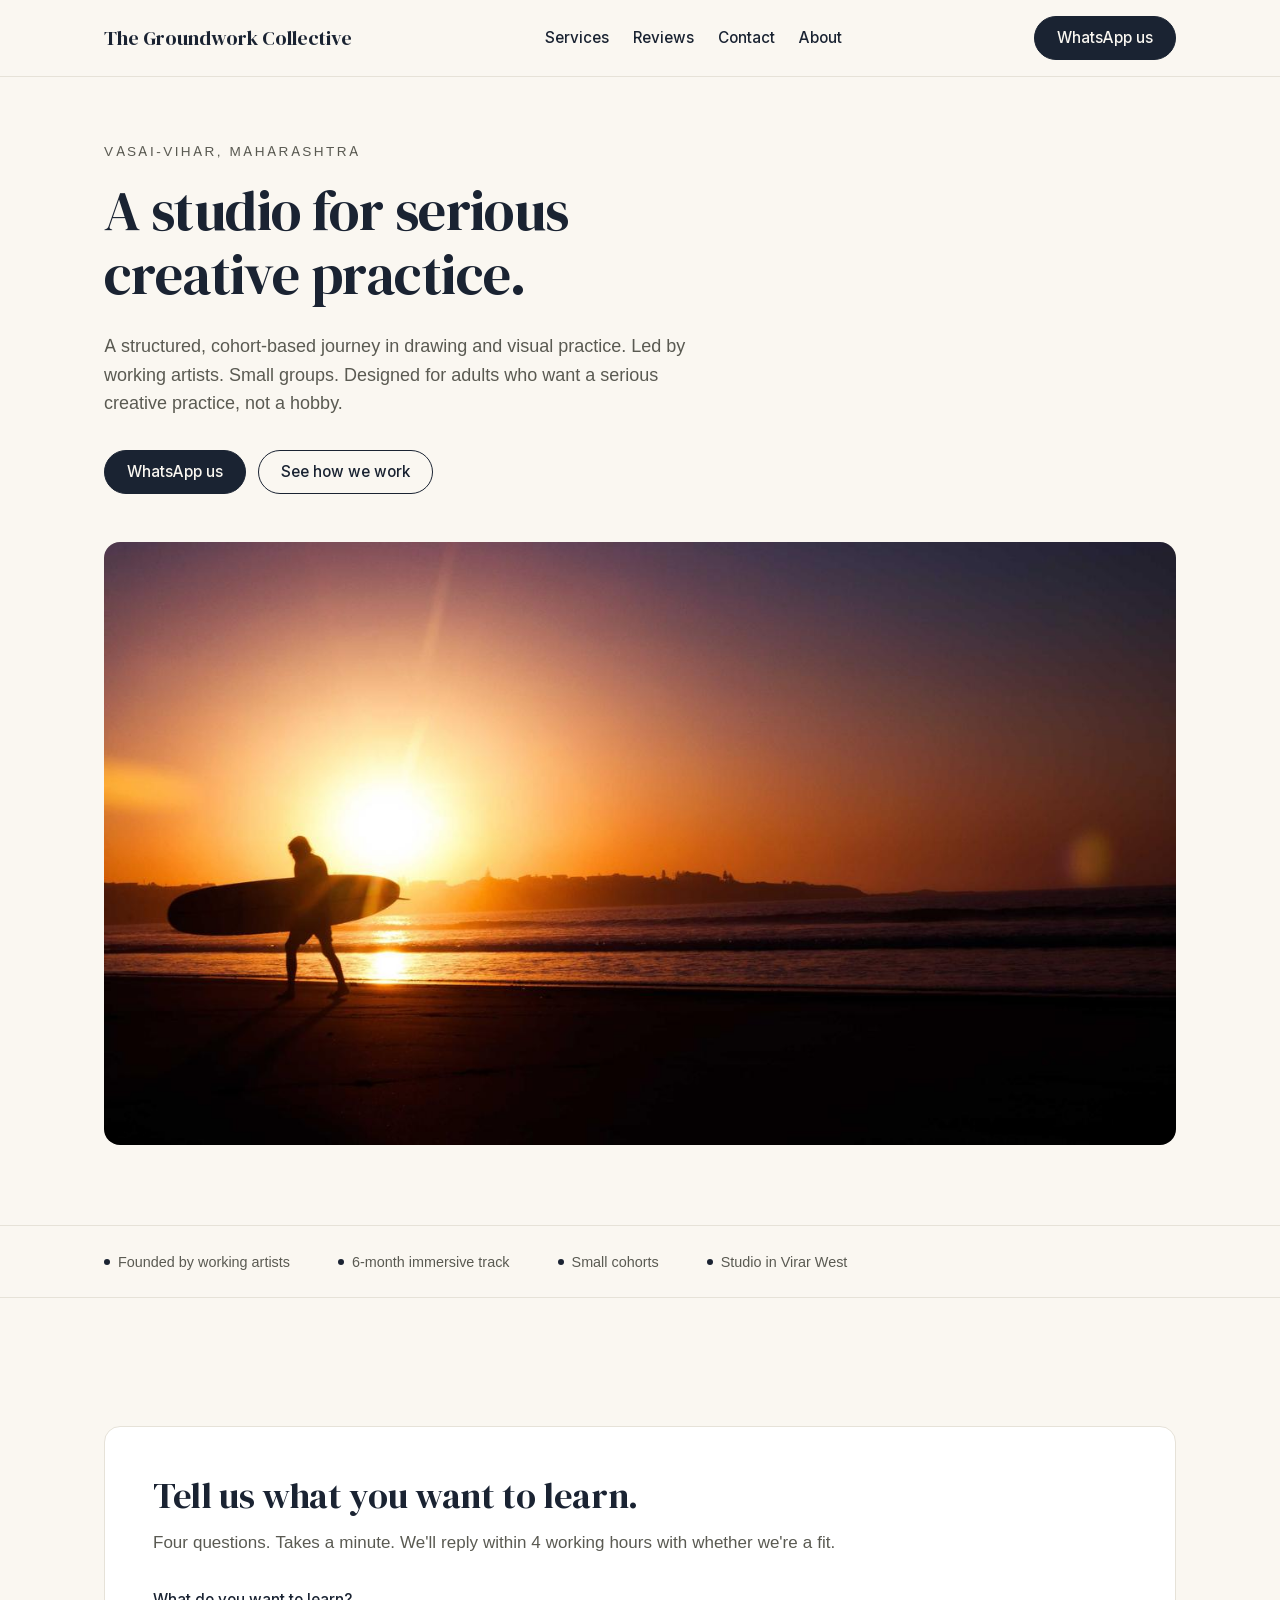
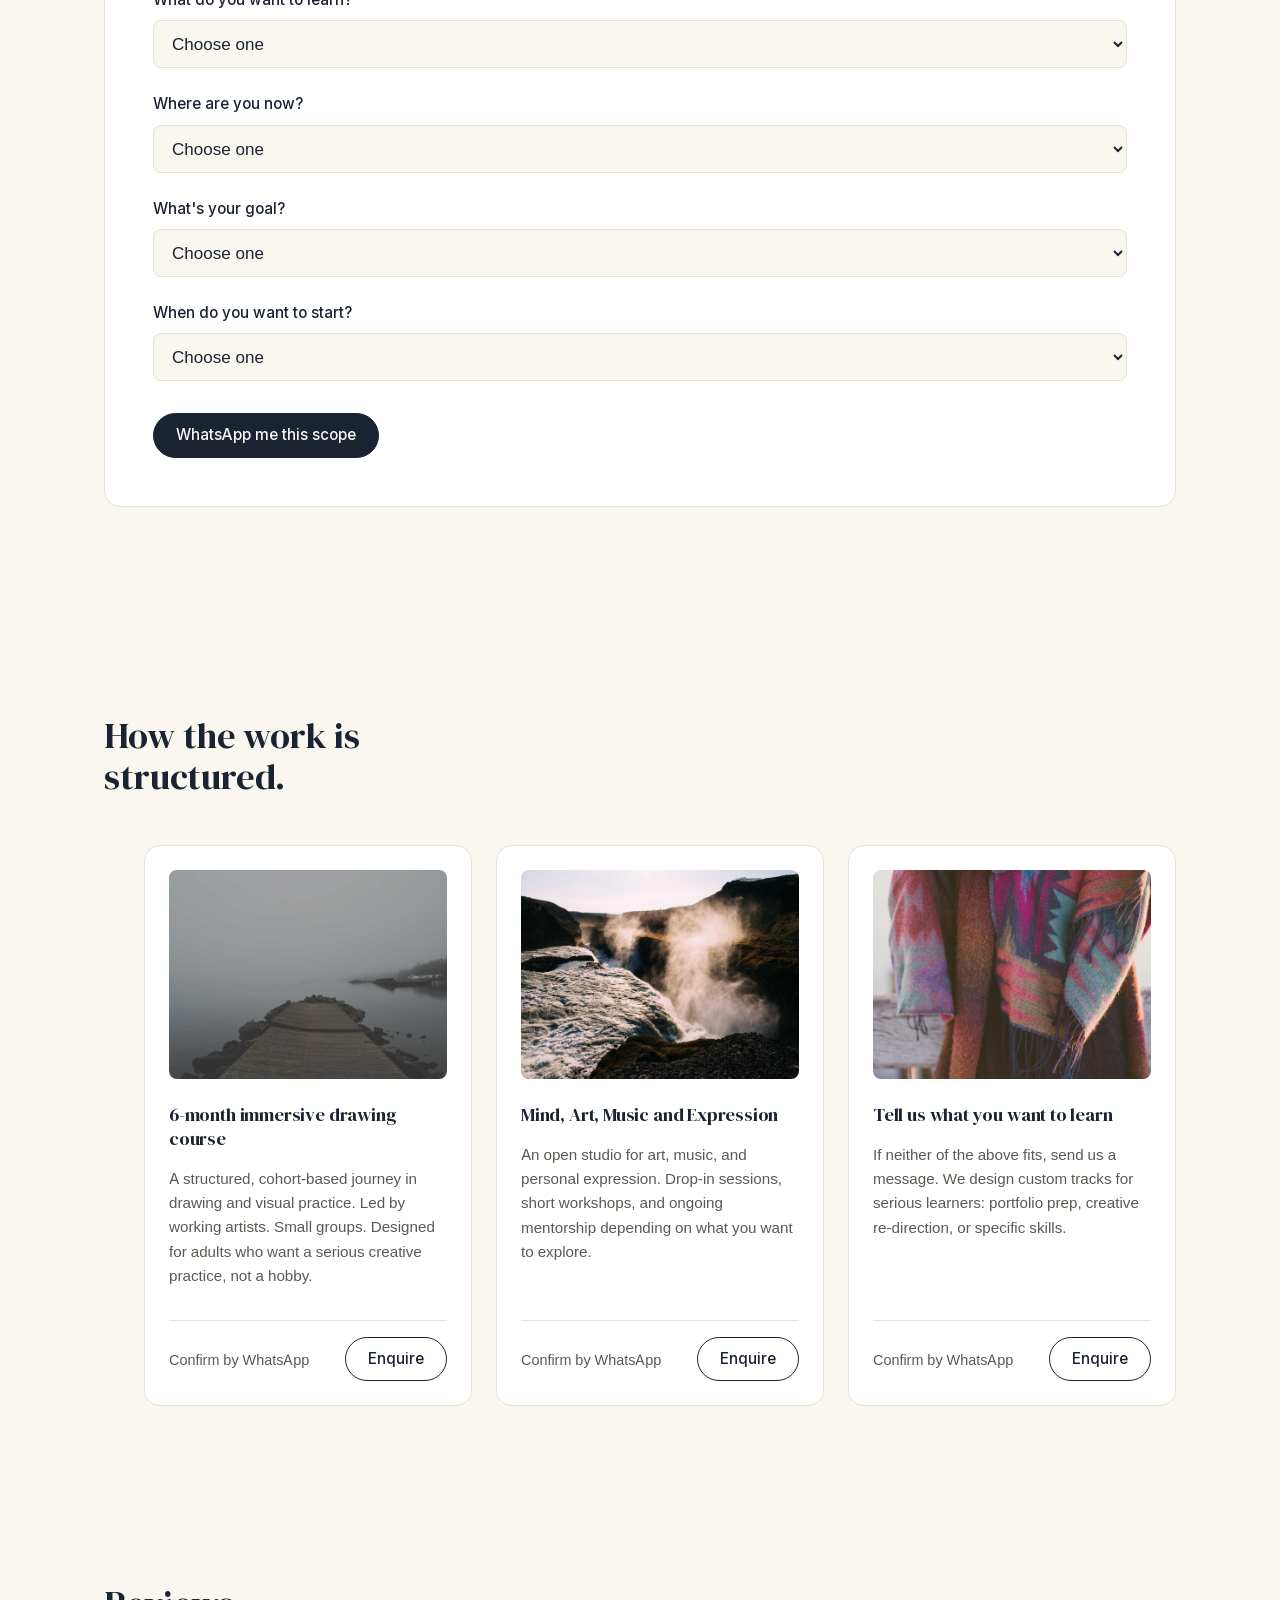
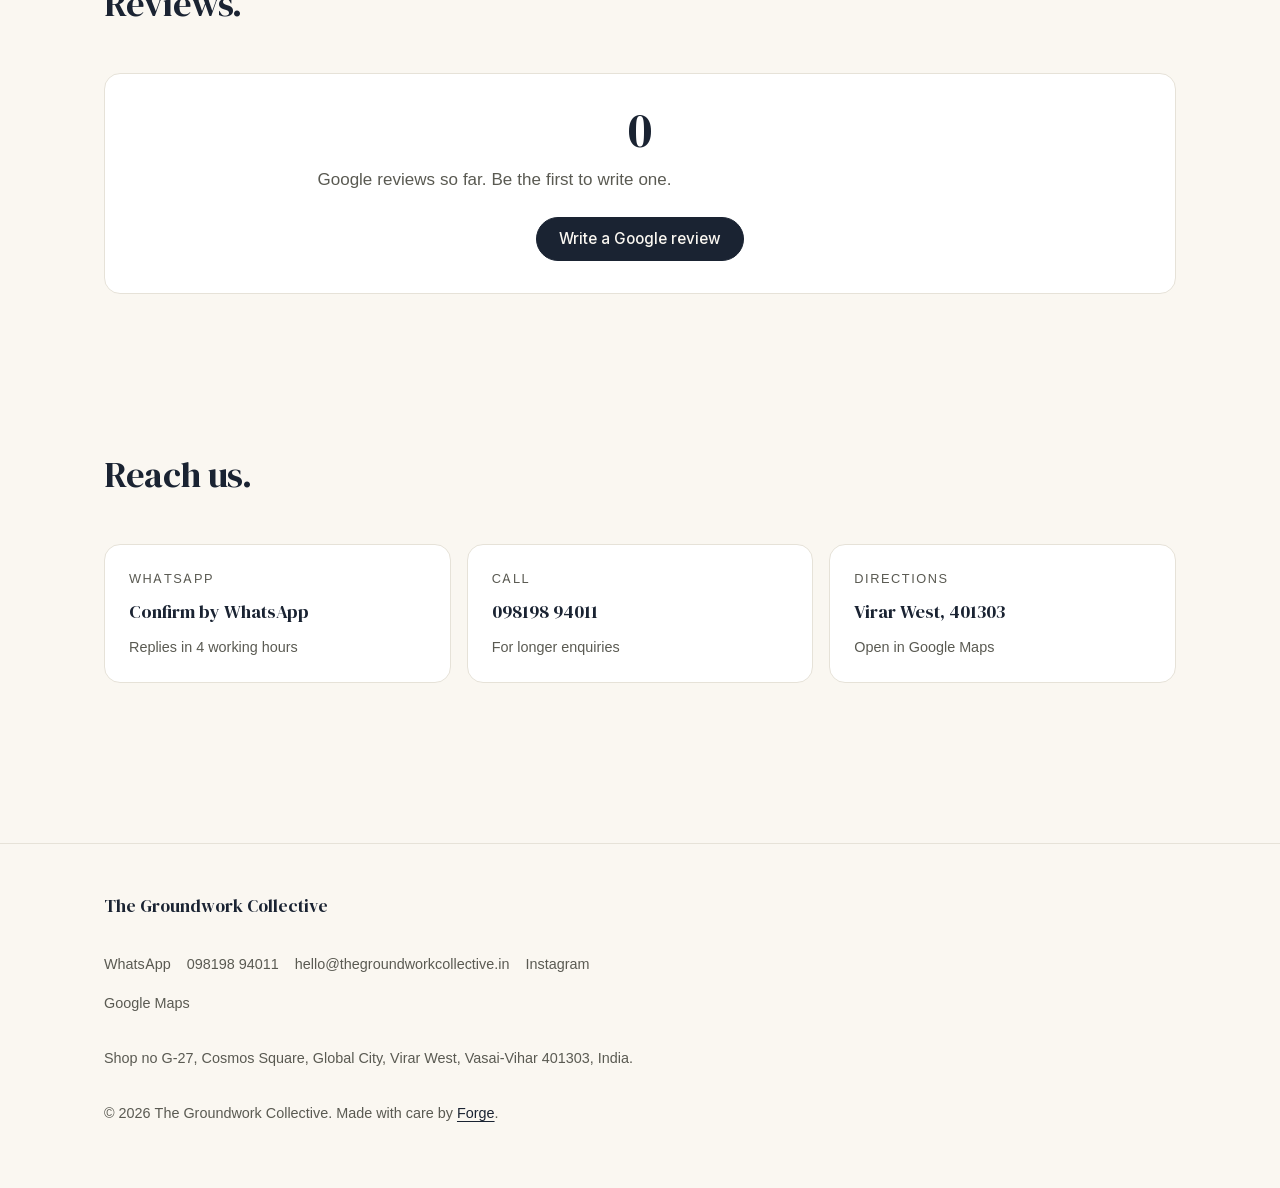
==== index.html @ c3f7220d "feat(design-system): DESIGN.md, tokens, fonts, CRO engine, all 5 pages - DESIGN.md locks palette (de" ====
<!doctype html>
<html lang="en">
<head>
  <meta charset="utf-8">
  <meta name="viewport" content="width=device-width, initial-scale=1, viewport-fit=cover">
  <title>The Groundwork Collective  -  A studio for serious creative practice</title>
  <meta name="description" content="The Groundwork Collective is an education center in Virar West, Maharashtra. 6-month immersive courses in drawing, art, music and expression. WhatsApp us to start.">
  <meta property="og:title" content="The Groundwork Collective  -  A studio for serious creative practice">
  <meta property="og:description" content="The Groundwork Collective is an education center in Virar West, Maharashtra. 6-month immersive courses in drawing, art, music and expression. WhatsApp us to start.">
  <meta property="og:type" content="website">
  <meta property="og:url" content="https://the-groundwork-collective.vercel.app">
  <meta name="theme-color" content="#faf7f1">
  <link rel="icon" href="/assets/favicon.svg" type="image/svg+xml">
  <link rel="canonical" href="https://the-groundwork-collective.vercel.app">
  <link rel="stylesheet" href="/assets/styles.css">
  <script type="application/ld+json">
  {
    "@context": "https://schema.org",
    "@type": "EducationalOrganization",
    "name": "The Groundwork Collective",
    "description": "The Groundwork Collective is an education center in Virar West, Maharashtra. 6-month immersive courses in drawing, art, music and expression. WhatsApp us to start.",
    "url": "https://the-groundwork-collective.vercel.app",
    "telephone": "+919819894011",
    "address": {
      "@type": "PostalAddress",
      "streetAddress": "Shop no G-27, Cosmos Square, Global City, Rustomjee Global City, Virar West",
      "addressLocality": "Vasai-Virar",
      "addressRegion": "Maharashtra",
      "postalCode": "401303",
      "addressCountry": "IN"
    },
    "sameAs": ["https://instagram.com/the_groundwork_collective"]
  }
  </script>
</head>
<body class="theme-light">
<a class="skip-link" href="#main">Skip to content</a>
<header class="site-header" role="banner">
  <div class="site-header__inner">
    <a class="site-header__brand" href="/">The Groundwork Collective</a>
    <nav class="site-nav" aria-label="Primary">
      <a href="/services.html">Services</a>
      <a href="/reviews.html">Reviews</a>
      <a href="/contact.html">Contact</a>
      <a href="/about.html">About</a>
    </nav>
    <a class="btn btn--primary site-header__cta" href="https://wa.me/919819894011?text=Hi%20-%20I%27d%20like%20to%20set%20up%20a%20discovery%20call.">WhatsApp us</a>
  </div>
</header>
<main id="main">
  <section class="hero fade-in" aria-labelledby="hero-heading">
    <div class="hero__inner">
      <p class="hero__eyebrow">Vasai-Vihar, Maharashtra</p>
      <h1 id="hero-heading" class="hero__heading">A studio for serious creative practice.</h1>
      <p class="hero__subtext">A structured, cohort-based journey in drawing and visual practice. Led by working artists. Small groups. Designed for adults who want a serious creative practice, not a hobby.</p>
      <div class="hero__ctas">
        <a class="btn btn--primary" href="https://wa.me/919819894011?text=Hi%20-%20I%27d%20like%20to%20set%20up%20a%20discovery%20call.">WhatsApp us</a>
        <a class="btn btn--ghost" href="/services.html">See how we work</a>
      </div>
    </div>
    <figure class="hero__media">
      <img src="/assets/photos/hero.jpg" alt="" width="1280" height="720" loading="eager" onerror="this.onerror=null;this.src='/assets/monogram.svg';">
    </figure>
  </section>

  <section class="trust-bar" aria-label="Studio facts">
    <div class="trust-bar__inner">
      <span class="trust-bar__item"><span class="trust-bar__dot"></span> Founded by working artists</span>
      <span class="trust-bar__item"><span class="trust-bar__dot"></span> 6-month immersive track</span>
      <span class="trust-bar__item"><span class="trust-bar__dot"></span> Small cohorts</span>
      <span class="trust-bar__item"><span class="trust-bar__dot"></span> Studio in Virar West</span>
    </div>
  </section>

  <section class="section" aria-labelledby="cro-heading">
    <div class="container">
      <div class="cro-engine" data-engine="quote-builder">
        <h2 id="cro-heading" class="cro-engine__heading">Tell us what you want to learn.</h2>
        <p class="cro-engine__lede">Four questions. Takes a minute. We'll reply within 4 working hours with whether we're a fit.</p>
        <form class="cro-engine__form" id="quote-builder-form" novalidate>
          <div class="cro-engine__questions">
            <div class="cro-question">
              <label class="cro-question__label" for="qb-q1">What do you want to learn?</label>
              <select class="cro-question__select" id="qb-q1" name="learn" required>
                <option value="">Choose one</option>
                <option value="drawing">Drawing</option>
                <option value="visual-art">Visual art (painting, mixed media)</option>
                <option value="music">Music</option>
                <option value="expression">Personal expression / creative direction</option>
                <option value="other">Something else</option>
              </select>
            </div>
            <div class="cro-question">
              <label class="cro-question__label" for="qb-q2">Where are you now?</label>
              <select class="cro-question__select" id="qb-q2" name="level" required>
                <option value="">Choose one</option>
                <option value="beginner">Complete beginner</option>
                <option value="some-practice">Some practice</option>
                <option value="returning">Returning after a break</option>
                <option value="intermediate">Intermediate</option>
              </select>
            </div>
            <div class="cro-question">
              <label class="cro-question__label" for="qb-q3">What's your goal?</label>
              <select class="cro-question__select" id="qb-q3" name="goal" required>
                <option value="">Choose one</option>
                <option value="personal">Personal practice</option>
                <option value="portfolio">Portfolio</option>
                <option value="career">Career change</option>
                <option value="healing">Healing / expression</option>
                <option value="explore">Just exploring</option>
              </select>
            </div>
            <div class="cro-question">
              <label class="cro-question__label" for="qb-q4">When do you want to start?</label>
              <select class="cro-question__select" id="qb-q4" name="start" required>
                <option value="">Choose one</option>
                <option value="this-month">This month</option>
                <option value="3-months">Next 3 months</option>
                <option value="just-looking">Just looking</option>
              </select>
            </div>
          </div>
          <div class="cro-engine__cta-wrap">
            <button type="submit" class="btn btn--primary">WhatsApp me this scope</button>
          </div>
        </form>
      </div>
    </div>
  </section>

  <section class="section" aria-labelledby="services-heading">
    <div class="container">
      <h2 id="services-heading" class="section-heading">How the work is structured.</h2>
      <ul class="services__grid">
        <li class="service-card">
          <img class="service-card__photo" src="/assets/photos/drawing-course.jpg" alt="" loading="lazy" onerror="this.onerror=null;this.src='/assets/monogram.svg';">
          <h3 class="service-card__title">6-month immersive drawing course</h3>
          <p class="service-card__desc">A structured, cohort-based journey in drawing and visual practice. Led by working artists. Small groups. Designed for adults who want a serious creative practice, not a hobby.</p>
          <div class="service-card__meta">
            <span class="service-card__price">Confirm by WhatsApp</span>
            <a class="btn btn--ghost" href="https://wa.me/919819894011?text=Hi%20-%20I%27d%20like%20to%20know%20more%20about%20the%206-month%20drawing%20course.">Enquire</a>
          </div>
        </li>
        <li class="service-card">
          <img class="service-card__photo" src="/assets/photos/art-music-expression.jpg" alt="" loading="lazy" onerror="this.onerror=null;this.src='/assets/monogram.svg';">
          <h3 class="service-card__title">Mind, Art, Music and Expression</h3>
          <p class="service-card__desc">An open studio for art, music, and personal expression. Drop-in sessions, short workshops, and ongoing mentorship depending on what you want to explore.</p>
          <div class="service-card__meta">
            <span class="service-card__price">Confirm by WhatsApp</span>
            <a class="btn btn--ghost" href="https://wa.me/919819894011?text=Hi%20-%20I%27d%20like%20to%20drop%20in%20for%20an%20art%20/%20music%20/%20expression%20session.">Enquire</a>
          </div>
        </li>
        <li class="service-card">
          <img class="service-card__photo" src="/assets/photos/custom-enquiry.jpg" alt="" loading="lazy" onerror="this.onerror=null;this.src='/assets/monogram.svg';">
          <h3 class="service-card__title">Tell us what you want to learn</h3>
          <p class="service-card__desc">If neither of the above fits, send us a message. We design custom tracks for serious learners: portfolio prep, creative re-direction, or specific skills.</p>
          <div class="service-card__meta">
            <span class="service-card__price">Confirm by WhatsApp</span>
            <a class="btn btn--ghost" href="https://wa.me/919819894011?text=Hi%20-%20I%20want%20to%20discuss%20a%20custom%20learning%20track.">Enquire</a>
          </div>
        </li>
      </ul>
    </div>
  </section>

  <section class="section" aria-labelledby="reviews-block-heading">
    <div class="container">
      <h2 id="reviews-block-heading" class="section-heading">Reviews.</h2>
      <div class="reviews-block">
        <p class="reviews-block__count">0</p>
        <p class="reviews-block__label">Google reviews so far. Be the first to write one.</p>
        <a class="btn btn--primary" href="https://search.google.com/local/writereview?placeid=ChIJH0U0TzKt5zsRmZBYnqeVxLs" target="_blank" rel="noopener">Write a Google review</a>
      </div>
    </div>
  </section>

  <section class="section" aria-labelledby="contact-block-heading">
    <div class="container">
      <h2 id="contact-block-heading" class="section-heading">Reach us.</h2>
      <div class="contact-cards">
        <a class="contact-card" href="https://wa.me/919819894011?text=Hi%20-%20I%27d%20like%20to%20set%20up%20a%20discovery%20call.">
          <span class="contact-card__label">WhatsApp</span>
          <span class="contact-card__value">Confirm by WhatsApp</span>
          <span class="contact-card__hint">Replies in 4 working hours</span>
        </a>
        <a class="contact-card" href="tel:+919819894011">
          <span class="contact-card__label">Call</span>
          <span class="contact-card__value">098198 94011</span>
          <span class="contact-card__hint">For longer enquiries</span>
        </a>
        <a class="contact-card" href="https://share.google/SuRhQ9UotYi0npRXc" target="_blank" rel="noopener">
          <span class="contact-card__label">Directions</span>
          <span class="contact-card__value">Virar West, 401303</span>
          <span class="contact-card__hint">Open in Google Maps</span>
        </a>
      </div>
    </div>
  </section>
</main>
<footer class="site-footer" role="contentinfo">
  <div class="site-footer__inner">
    <p class="site-footer__brand">The Groundwork Collective</p>
    <p class="site-footer__links">
      <a href="https://wa.me/919819894011?text=Hi%20-%20I%27d%20like%20to%20set%20up%20a%20discovery%20call.">WhatsApp</a>
      <a href="tel:+919819894011">098198 94011</a>
      <a href="mailto:hello@thegroundworkcollective.in">hello@thegroundworkcollective.in</a>
      <a href="https://instagram.com/the_groundwork_collective" target="_blank" rel="noopener">Instagram</a>
      <a href="https://share.google/SuRhQ9UotYi0npRXc" target="_blank" rel="noopener">Google Maps</a>
    </p>
    <p>Shop no G-27, Cosmos Square, Global City, Virar West, Vasai-Vihar 401303, India.</p>
    <p>© 2026 The Groundwork Collective. Made with care by <a href="https://forge.bruuhh.com" target="_blank" rel="noopener">Forge</a>.</p>
  </div>
</footer>
<script src="/cro/quote-builder.js" defer></script>
</body>
</html>
---- assets/styles.css ----
/* forge-bespoke / The Groundwork Collective / assets/styles.css
 * Design tokens locked in DESIGN.md. Single source of truth.
 * Palette: deep ink navy #1a2332 on warm white #faf7f1
 * Fonts: DM Serif Display (display) + Inter (body)
 * Radius: soft — 8px (inputs), 16px (cards), 999px (buttons)
 * Motion: 4 — entry fades + hover lift only
 */

@font-face {
  font-family: "DM Serif Display";
  src: url("/assets/fonts/DMSerifDisplay-Regular.woff2") format("woff2");
  font-weight: 400;
  font-style: normal;
  font-display: swap;
}

@font-face {
  font-family: "Inter";
  src: url("/assets/fonts/Inter-Regular.woff2") format("woff2");
  font-weight: 400;
  font-style: normal;
  font-display: swap;
}
@font-face {
  font-family: "Inter";
  src: url("/assets/fonts/Inter-Medium.woff2") format("woff2");
  font-weight: 500;
  font-style: normal;
  font-display: swap;
}
@font-face {
  font-family: "Inter";
  src: url("/assets/fonts/Inter-SemiBold.woff2") format("woff2");
  font-weight: 600;
  font-style: normal;
  font-display: swap;
}

:root {
  color-scheme: light;
  --accent: #1a2332;
  --bg: #faf7f1;
  --surface: #ffffff;
  --hairline: #e6e2d8;
  --text: #1a2332;
  --muted: #5a5a52;

  --radius-sm: 8px;
  --radius-md: 16px;
  --radius-pill: 999px;

  --container: 1120px;
  --gutter: 24px;

  --space-1: 4px;
  --space-2: 8px;
  --space-3: 12px;
  --space-4: 16px;
  --space-6: 24px;
  --space-8: 32px;
  --space-12: 48px;
  --space-16: 64px;
  --space-20: 80px;
  --space-24: 96px;

  --easing: cubic-bezier(0.16, 1, 0.3, 1);
}

* { box-sizing: border-box; }

html {
  -webkit-text-size-adjust: 100%;
  scroll-behavior: smooth;
}

body {
  margin: 0;
  background: var(--bg);
  color: var(--text);
  font-family: "Inter", -apple-system, BlinkMacSystemFont, "Segoe UI", sans-serif;
  font-size: 17px;
  line-height: 1.6;
  -webkit-font-smoothing: antialiased;
  -moz-osx-font-smoothing: grayscale;
}

h1, h2, h3 {
  font-family: "DM Serif Display", Georgia, serif;
  font-weight: 400;
  letter-spacing: -0.01em;
  line-height: 1.15;
  margin: 0;
  color: var(--text);
}

h1 { font-size: clamp(2.25rem, 4.5vw, 3.5rem); }
h2 { font-size: clamp(1.75rem, 3vw, 2.25rem); }
h3 { font-size: 1.25rem; line-height: 1.3; }

p { margin: 0 0 var(--space-4) 0; max-width: 65ch; }
a { color: var(--accent); text-underline-offset: 3px; text-decoration-thickness: 1px; }
a:hover { text-decoration-thickness: 2px; }

img { max-width: 100%; height: auto; display: block; }

.skip-link {
  position: absolute;
  top: -100px;
  left: 0;
  background: var(--accent);
  color: var(--bg);
  padding: var(--space-3) var(--space-6);
  border-radius: 0 0 var(--radius-sm) 0;
  z-index: 100;
}
.skip-link:focus { top: 0; }

.container {
  width: 100%;
  max-width: var(--container);
  margin: 0 auto;
  padding: 0 var(--gutter);
}

/* Header */
.site-header {
  border-bottom: 1px solid var(--hairline);
  background: var(--bg);
  position: sticky;
  top: 0;
  z-index: 10;
}
.site-header__inner {
  max-width: var(--container);
  margin: 0 auto;
  padding: var(--space-4) var(--gutter);
  display: flex;
  align-items: center;
  justify-content: space-between;
  gap: var(--space-6);
}
.site-header__brand {
  font-family: "DM Serif Display", Georgia, serif;
  font-size: 1.25rem;
  text-decoration: none;
  color: var(--text);
}
.site-nav {
  display: none;
  gap: var(--space-6);
}
.site-nav a {
  color: var(--text);
  text-decoration: none;
  font-size: 0.95rem;
  font-weight: 500;
}
.site-nav a:hover { text-decoration: underline; text-underline-offset: 4px; }
.site-header__cta {
  white-space: nowrap;
}

@media (min-width: 768px) {
  .site-nav { display: flex; }
}

/* Buttons */
.btn {
  display: inline-flex;
  align-items: center;
  justify-content: center;
  padding: 12px 22px;
  border-radius: var(--radius-pill);
  font-family: inherit;
  font-size: 0.95rem;
  font-weight: 500;
  text-decoration: none;
  border: 1px solid transparent;
  cursor: pointer;
  transition: transform 180ms var(--easing), background 180ms var(--easing), border-color 180ms var(--easing);
  white-space: nowrap;
  line-height: 1.2;
}
.btn--primary {
  background: var(--accent);
  color: var(--bg);
  border-color: var(--accent);
}
.btn--primary:hover { transform: translateY(-1px); background: #243046; border-color: #243046; text-decoration: none; }
.btn--ghost {
  background: transparent;
  color: var(--text);
  border-color: var(--text);
}
.btn--ghost:hover { background: var(--text); color: var(--bg); text-decoration: none; }

/* Hero */
.hero {
  padding: var(--space-16) 0 var(--space-20) 0;
}
.hero__inner { max-width: var(--container); margin: 0 auto; padding: 0 var(--gutter); }
.hero__eyebrow {
  font-size: 0.85rem;
  text-transform: uppercase;
  letter-spacing: 0.18em;
  color: var(--muted);
  margin-bottom: var(--space-4);
}
.hero__heading {
  max-width: 18ch;
  margin-bottom: var(--space-6);
}
.hero__subtext {
  font-size: 1.125rem;
  color: var(--muted);
  max-width: 50ch;
  margin-bottom: var(--space-8);
}
.hero__ctas { display: flex; gap: var(--space-3); flex-wrap: wrap; }
.hero__media {
  margin: var(--space-12) auto 0;
  max-width: var(--container);
  padding: 0 var(--gutter);
}
.hero__media img {
  width: 100%;
  border-radius: var(--radius-md);
  aspect-ratio: 16 / 9;
  object-fit: cover;
  background: var(--hairline);
}

/* Trust bar */
.trust-bar {
  border-top: 1px solid var(--hairline);
  border-bottom: 1px solid var(--hairline);
  padding: var(--space-6) 0;
}
.trust-bar__inner {
  max-width: var(--container);
  margin: 0 auto;
  padding: 0 var(--gutter);
  display: flex;
  flex-wrap: wrap;
  gap: var(--space-6) var(--space-12);
  font-size: 0.9rem;
  color: var(--muted);
}
.trust-bar__item { display: flex; align-items: center; gap: var(--space-2); }
.trust-bar__dot { width: 6px; height: 6px; border-radius: 50%; background: var(--accent); }

/* Sections */
.section {
  padding: var(--space-20) 0;
}
.section-heading {
  margin-bottom: var(--space-12);
  max-width: 22ch;
}

/* CRO engine */
.cro-engine {
  background: var(--surface);
  border: 1px solid var(--hairline);
  border-radius: var(--radius-md);
  padding: var(--space-12);
  max-width: var(--container);
  margin: var(--space-12) auto;
}
.cro-engine__heading { margin-bottom: var(--space-3); }
.cro-engine__lede { color: var(--muted); margin-bottom: var(--space-8); }
.cro-engine__questions {
  display: grid;
  gap: var(--space-6);
}
.cro-question { display: flex; flex-direction: column; gap: var(--space-2); }
.cro-question__label {
  font-size: 0.95rem;
  font-weight: 500;
  color: var(--text);
}
.cro-question__select, .cro-question__input {
  font: inherit;
  padding: 12px 14px;
  border-radius: var(--radius-sm);
  border: 1px solid var(--hairline);
  background: var(--bg);
  color: var(--text);
  width: 100%;
}
.cro-question__select:focus, .cro-question__input:focus {
  outline: 2px solid var(--accent);
  outline-offset: 2px;
}
.cro-engine__cta-wrap {
  margin-top: var(--space-8);
  display: flex;
  gap: var(--space-3);
  flex-wrap: wrap;
}

/* Service cards */
.services__grid {
  display: grid;
  gap: var(--space-6);
  grid-template-columns: 1fr;
}
@media (min-width: 768px) {
  .services__grid { grid-template-columns: repeat(3, 1fr); }
}
.service-card {
  background: var(--surface);
  border: 1px solid var(--hairline);
  border-radius: var(--radius-md);
  padding: var(--space-6);
  display: flex;
  flex-direction: column;
  gap: var(--space-4);
}
.service-card__title { font-size: 1.15rem; margin: 0; }
.service-card__desc { color: var(--muted); font-size: 0.95rem; flex: 1; }
.service-card__meta {
  display: flex;
  justify-content: space-between;
  align-items: center;
  padding-top: var(--space-4);
  border-top: 1px solid var(--hairline);
  font-size: 0.9rem;
}
.service-card__price { color: var(--muted); }
.service-card__photo {
  width: 100%;
  aspect-ratio: 4 / 3;
  object-fit: cover;
  border-radius: var(--radius-sm);
  background: var(--hairline);
  margin-bottom: var(--space-2);
}

/* Reviews */
.reviews-block {
  background: var(--surface);
  border: 1px solid var(--hairline);
  border-radius: var(--radius-md);
  padding: var(--space-8);
  text-align: center;
}
.reviews-block__count {
  font-family: "DM Serif Display", Georgia, serif;
  font-size: 3rem;
  line-height: 1;
  margin-bottom: var(--space-3);
}
.reviews-block__label { color: var(--muted); margin-bottom: var(--space-6); }

/* Contact cards */
.contact-cards {
  display: grid;
  gap: var(--space-4);
  grid-template-columns: 1fr;
}
@media (min-width: 768px) {
  .contact-cards { grid-template-columns: repeat(3, 1fr); }
}
.contact-card {
  background: var(--surface);
  border: 1px solid var(--hairline);
  border-radius: var(--radius-md);
  padding: var(--space-6);
  text-decoration: none;
  color: var(--text);
  display: flex;
  flex-direction: column;
  gap: var(--space-2);
  transition: transform 180ms var(--easing), border-color 180ms var(--easing);
}
.contact-card:hover { transform: translateY(-2px); border-color: var(--accent); text-decoration: none; }
.contact-card__label {
  font-size: 0.8rem;
  text-transform: uppercase;
  letter-spacing: 0.12em;
  color: var(--muted);
}
.contact-card__value {
  font-family: "DM Serif Display", Georgia, serif;
  font-size: 1.15rem;
}
.contact-card__hint { color: var(--muted); font-size: 0.9rem; }

/* Page hero (interior pages) */
.page-hero {
  padding: var(--space-16) 0 var(--space-12) 0;
  border-bottom: 1px solid var(--hairline);
}
.page-hero__inner { max-width: var(--container); margin: 0 auto; padding: 0 var(--gutter); }
.page-hero__heading { max-width: 20ch; }
.page-hero__subtext { color: var(--muted); max-width: 60ch; margin-top: var(--space-4); }

/* Map */
.map {
  width: 100%;
  aspect-ratio: 16 / 9;
  border: 1px solid var(--hairline);
  border-radius: var(--radius-md);
  overflow: hidden;
  background: var(--hairline);
  position: relative;
}
.map iframe { width: 100%; height: 100%; border: 0; }

/* Hours table */
.hours-table {
  width: 100%;
  border-collapse: collapse;
  font-size: 0.95rem;
}
.hours-table th, .hours-table td {
  text-align: left;
  padding: var(--space-3) 0;
  border-bottom: 1px solid var(--hairline);
}
.hours-table th { font-weight: 500; color: var(--muted); }
.hours-table tr.is-today { background: rgba(26, 35, 50, 0.04); }

/* Footer */
.site-footer {
  border-top: 1px solid var(--hairline);
  padding: var(--space-12) 0;
  margin-top: var(--space-20);
}
.site-footer__inner {
  max-width: var(--container);
  margin: 0 auto;
  padding: 0 var(--gutter);
  display: flex;
  flex-direction: column;
  gap: var(--space-4);
  color: var(--muted);
  font-size: 0.9rem;
}
.site-footer__brand { font-family: "DM Serif Display", Georgia, serif; color: var(--text); font-size: 1.1rem; }
.site-footer__links { display: flex; flex-wrap: wrap; gap: var(--space-4); }
.site-footer__links a { color: var(--muted); text-decoration: none; }
.site-footer__links a:hover { color: var(--text); }

/* Entry fade (single, scoped) */
@keyframes fade-up {
  from { opacity: 0; transform: translateY(8px); }
  to { opacity: 1; transform: translateY(0); }
}
.fade-in { animation: fade-up 600ms var(--easing) both; }

/* Reduced motion */
@media (prefers-reduced-motion: reduce) {
  *, *::before, *::after {
    animation-duration: 0.01ms !important;
    animation-iteration-count: 1 !important;
    transition-duration: 0.01ms !important;
    scroll-behavior: auto !important;
  }
  .btn:hover, .contact-card:hover { transform: none; }
}

/* Color scheme: light is the design lock; explicit block keeps
 * the gate honest and prevents browser flash-of-dark on reload. */
@media (prefers-color-scheme: light) {
  :root { color-scheme: light; }
}
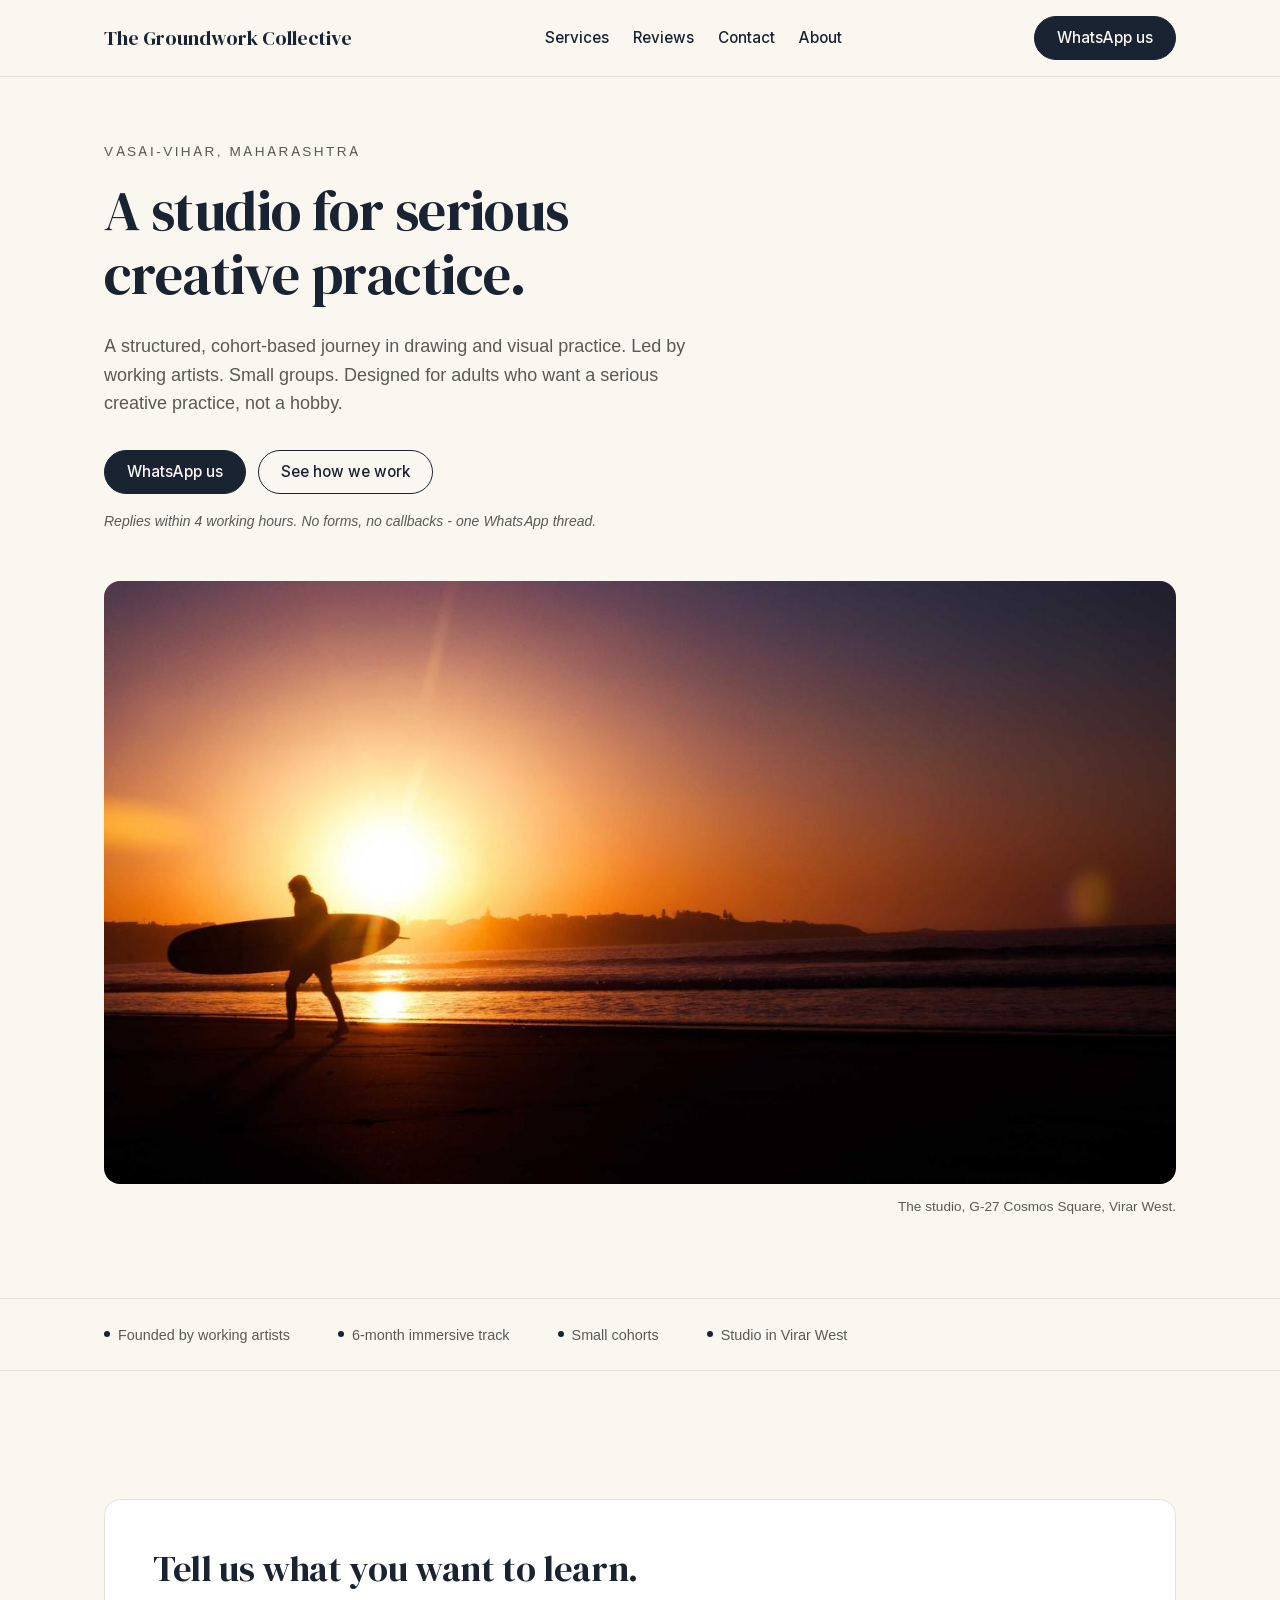
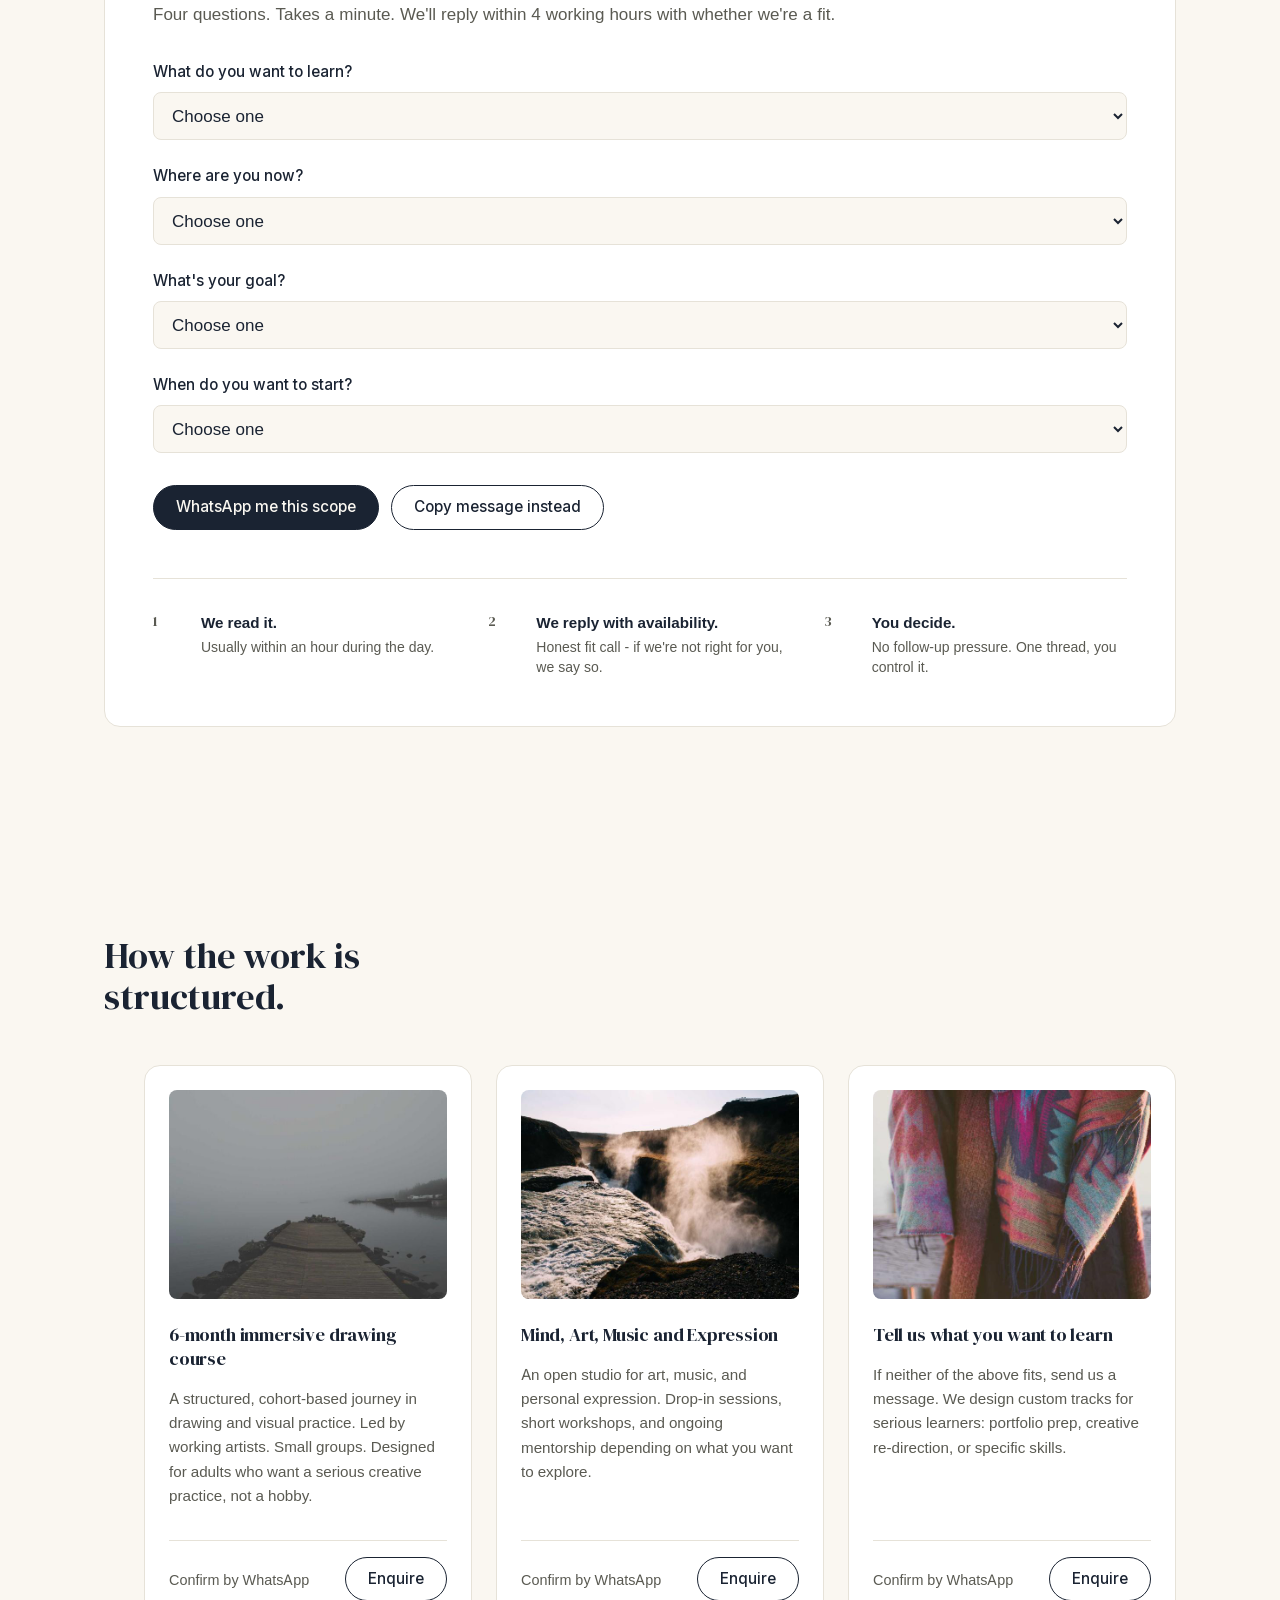
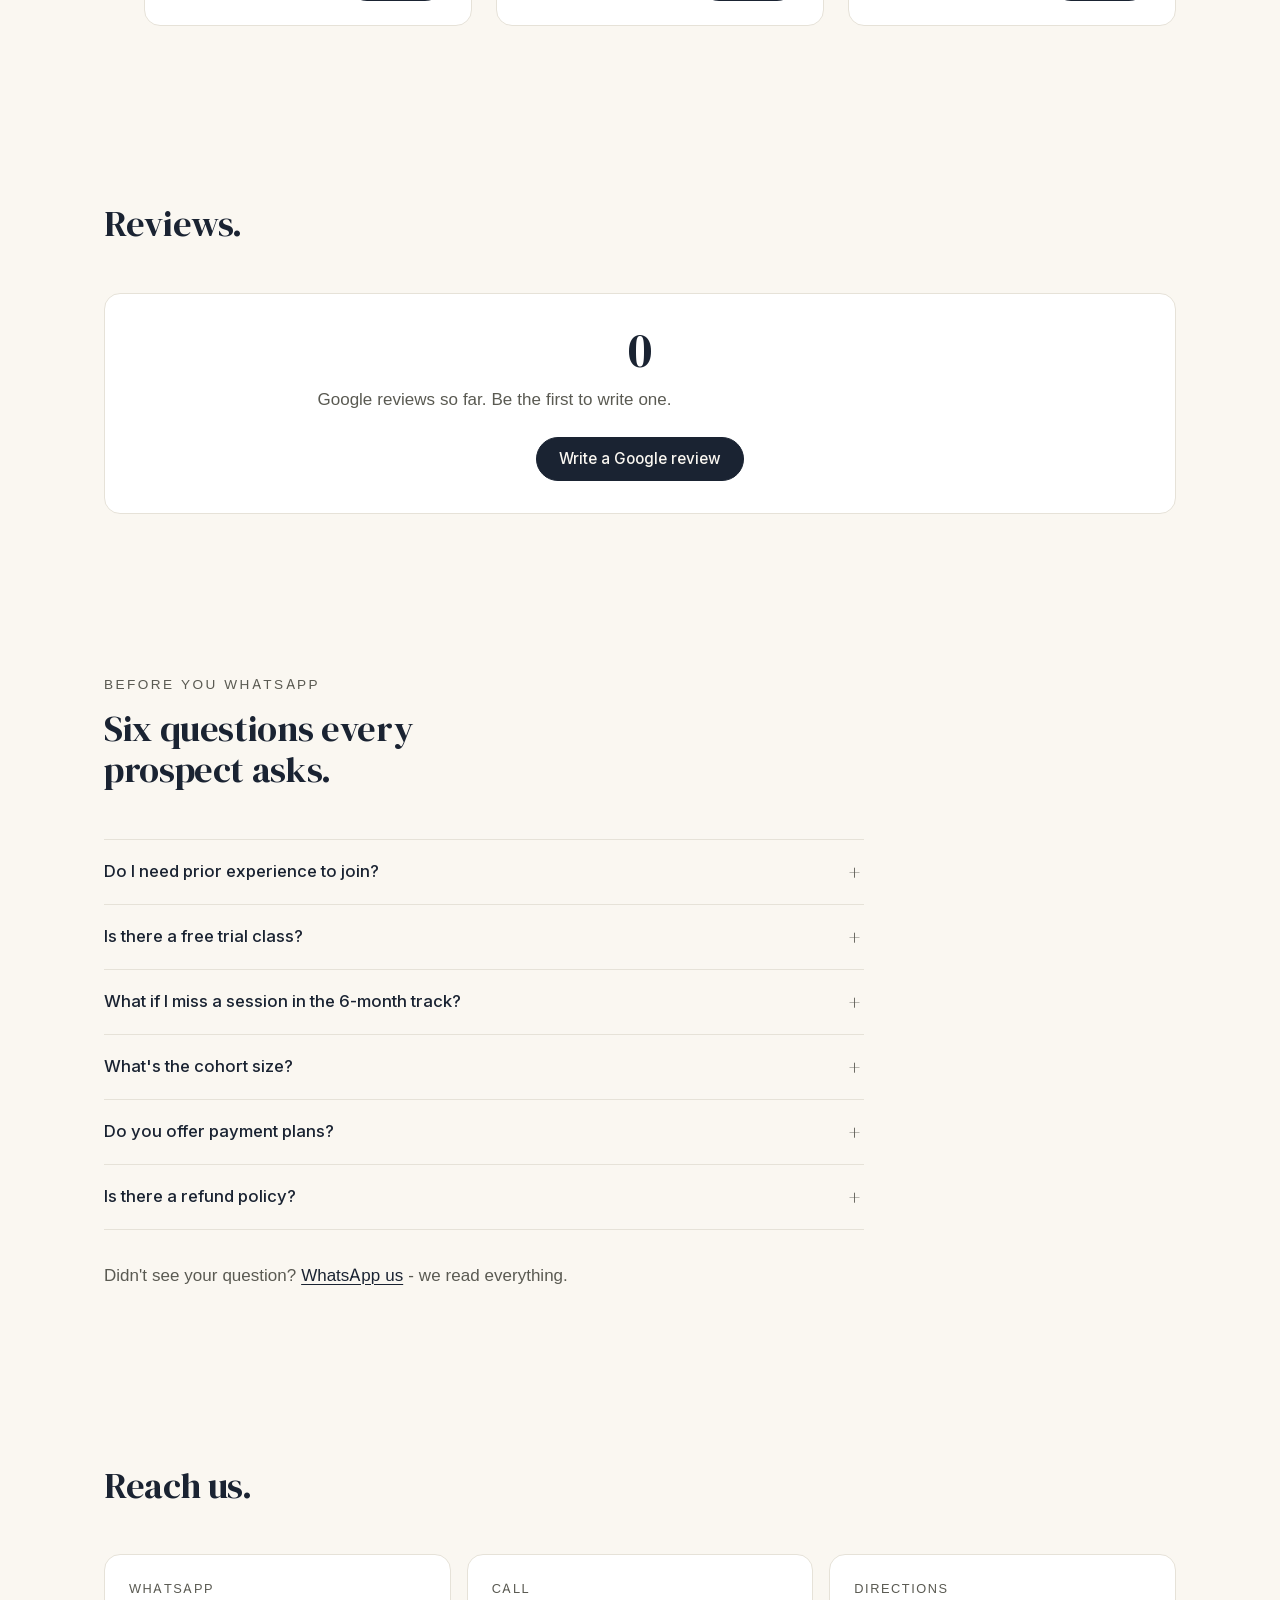
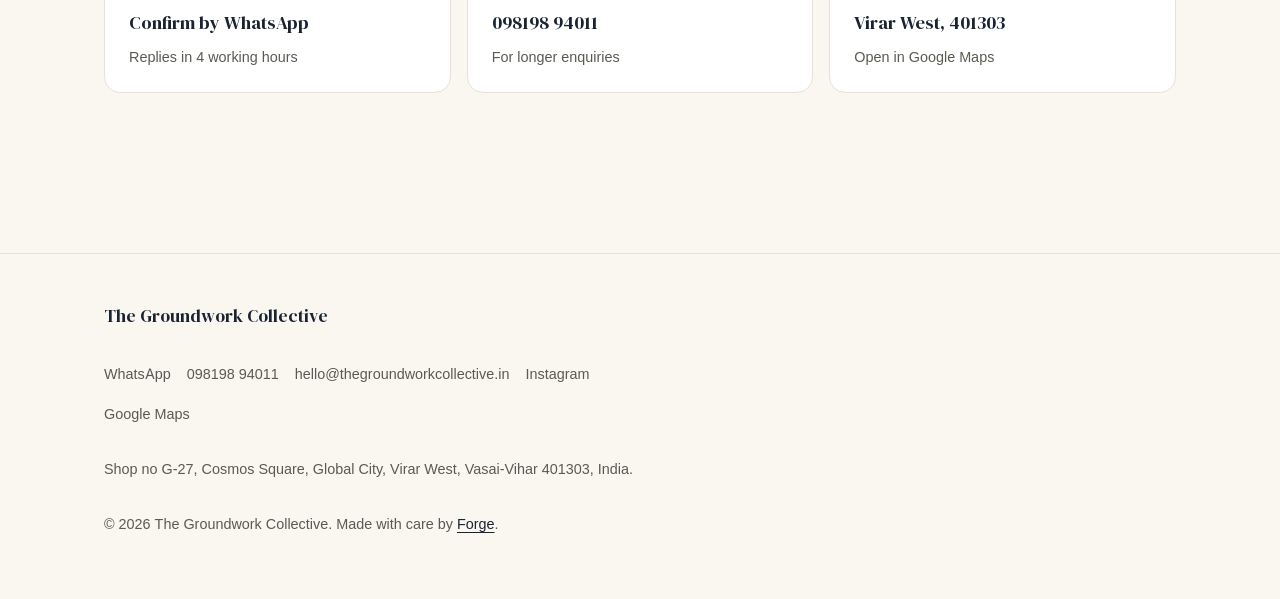
==== commit c47972e5: "polish(ui/cro): hero promise line, CRO 3-step flow, FAQ, sticky mobile CTA Five targeted upgrades: 1" ====
--- a/index.html
+++ b/index.html
@@ -57,9 +57,11 @@
         <a class="btn btn--primary" href="https://wa.me/919819894011?text=Hi%20-%20I%27d%20like%20to%20set%20up%20a%20discovery%20call.">WhatsApp us</a>
         <a class="btn btn--ghost" href="/services.html">See how we work</a>
       </div>
+      <p class="hero__promise">Replies within 4 working hours. No forms, no callbacks - one WhatsApp thread.</p>
     </div>
     <figure class="hero__media">
       <img src="/assets/photos/hero.jpg" alt="" width="1280" height="720" loading="eager" onerror="this.onerror=null;this.src='/assets/monogram.svg';">
+      <figcaption class="hero__media-caption">The studio, G-27 Cosmos Square, Virar West.</figcaption>
     </figure>
   </section>
 
@@ -123,8 +125,24 @@
           </div>
           <div class="cro-engine__cta-wrap">
             <button type="submit" class="btn btn--primary">WhatsApp me this scope</button>
-          </div>
+            <button type="button" class="btn btn--ghost" id="qb-copy">Copy message instead</button>
+          </div>
+          <p class="cro-engine__copy-status" id="qb-copy-status" role="status" aria-live="polite" hidden>Copied. Paste it into WhatsApp.</p>
         </form>
+        <ol class="cro-next" aria-label="What happens after you send">
+          <li class="cro-next__step">
+            <span class="cro-next__num">1</span>
+            <div><strong>We read it.</strong><span>Usually within an hour during the day.</span></div>
+          </li>
+          <li class="cro-next__step">
+            <span class="cro-next__num">2</span>
+            <div><strong>We reply with availability.</strong><span>Honest fit call - if we're not right for you, we say so.</span></div>
+          </li>
+          <li class="cro-next__step">
+            <span class="cro-next__num">3</span>
+            <div><strong>You decide.</strong><span>No follow-up pressure. One thread, you control it.</span></div>
+          </li>
+        </ol>
       </div>
     </div>
   </section>
@@ -172,6 +190,42 @@
         <p class="reviews-block__label">Google reviews so far. Be the first to write one.</p>
         <a class="btn btn--primary" href="https://search.google.com/local/writereview?placeid=ChIJH0U0TzKt5zsRmZBYnqeVxLs" target="_blank" rel="noopener">Write a Google review</a>
       </div>
+    </div>
+  </section>
+
+  <section class="section faq-section" aria-labelledby="faq-heading">
+    <div class="container">
+      <p class="faq-eyebrow">Before you WhatsApp</p>
+      <h2 id="faq-heading" class="section-heading">Six questions every prospect asks.</h2>
+      <div class="faq-list">
+        <details class="faq-item">
+          <summary class="faq-item__q"><span>Do I need prior experience to join?</span><span class="faq-item__icon" aria-hidden="true">+</span></summary>
+          <p class="faq-item__a">No. We work with complete beginners through intermediate. Tell us where you are in the form above and we'll match you to a cohort.</p>
+        </details>
+        <details class="faq-item">
+          <summary class="faq-item__q"><span>Is there a free trial class?</span><span class="faq-item__icon" aria-hidden="true">+</span></summary>
+          <p class="faq-item__a">Confirm by WhatsApp. We run short intro sessions when a new cohort opens.</p>
+        </details>
+        <details class="faq-item">
+          <summary class="faq-item__q"><span>What if I miss a session in the 6-month track?</span><span class="faq-item__icon" aria-hidden="true">+</span></summary>
+          <p class="faq-item__a">Confirm by WhatsApp. We can talk you through the catch-up policy before you commit.</p>
+        </details>
+        <details class="faq-item">
+          <summary class="faq-item__q"><span>What's the cohort size?</span><span class="faq-item__icon" aria-hidden="true">+</span></summary>
+          <p class="faq-item__a">Small. 8-12 learners per cohort so each person gets real attention from the working artists who run the studio.</p>
+        </details>
+        <details class="faq-item">
+          <summary class="faq-item__q"><span>Do you offer payment plans?</span><span class="faq-item__icon" aria-hidden="true">+</span></summary>
+          <p class="faq-item__a">Confirm by WhatsApp. We do, for the 6-month track. Ask when you reach out.</p>
+        </details>
+        <details class="faq-item">
+          <summary class="faq-item__q"><span>Is there a refund policy?</span><span class="faq-item__icon" aria-hidden="true">+</span></summary>
+          <p class="faq-item__a">Confirm by WhatsApp. Yes - we put it in writing before any payment. Ask for the policy doc when you enquire.</p>
+        </details>
+      </div>
+      <p class="faq-foot">
+        Didn't see your question? <a href="https://wa.me/919819894011?text=Hi%20-%20I%27d%20like%20to%20set%20up%20a%20discovery%20call.">WhatsApp us</a> - we read everything.
+      </p>
     </div>
   </section>
 
@@ -213,5 +267,10 @@
   </div>
 </footer>
 <script src="/cro/quote-builder.js" defer></script>
+<script src="/cro/sticky-cta.js" defer></script>
+<a class="sticky-cta" href="https://wa.me/919819894011?text=Hi%20-%20I%27d%20like%20to%20set%20up%20a%20discovery%20call." id="sticky-cta" aria-label="WhatsApp The Groundwork Collective">
+  <svg class="sticky-cta__icon" width="20" height="20" viewBox="0 0 24 24" fill="none" stroke="currentColor" stroke-width="2" stroke-linecap="round" stroke-linejoin="round" aria-hidden="true"><path d="M21 11.5a8.38 8.38 0 0 1-.9 3.8 8.5 8.5 0 0 1-7.6 4.7 8.38 8.38 0 0 1-3.8-.9L3 21l1.9-5.7a8.38 8.38 0 0 1-.9-3.8 8.5 8.5 0 0 1 4.7-7.6 8.38 8.38 0 0 1 3.8-.9h.5a8.48 8.48 0 0 1 8 8v.5z"/></svg>
+  <span>WhatsApp us</span>
+</a>
 </body>
 </html>
--- a/assets/styles.css
+++ b/assets/styles.css
@@ -217,6 +217,12 @@
   margin-bottom: var(--space-8);
 }
 .hero__ctas { display: flex; gap: var(--space-3); flex-wrap: wrap; }
+.hero__promise {
+  margin-top: var(--space-4);
+  font-size: 0.875rem;
+  color: var(--muted);
+  font-style: italic;
+}
 .hero__media {
   margin: var(--space-12) auto 0;
   max-width: var(--container);
@@ -228,6 +234,12 @@
   aspect-ratio: 16 / 9;
   object-fit: cover;
   background: var(--hairline);
+}
+.hero__media-caption {
+  font-size: 0.85rem;
+  color: var(--muted);
+  margin-top: var(--space-3);
+  text-align: right;
 }
 
 /* Trust bar */
@@ -297,6 +309,56 @@
   display: flex;
   gap: var(--space-3);
   flex-wrap: wrap;
+}
+.cro-engine__copy-status {
+  margin-top: var(--space-4);
+  font-size: 0.9rem;
+  color: var(--accent);
+  font-weight: 500;
+}
+
+/* "What happens after you send" - 3-step flow under the form */
+.cro-next {
+  list-style: none;
+  padding: 0;
+  margin: var(--space-12) 0 0 0;
+  display: grid;
+  gap: var(--space-6);
+  grid-template-columns: 1fr;
+  border-top: 1px solid var(--hairline);
+  padding-top: var(--space-8);
+}
+@media (min-width: 768px) {
+  .cro-next { grid-template-columns: repeat(3, 1fr); gap: var(--space-8); }
+}
+.cro-next__step {
+  display: flex;
+  align-items: flex-start;
+  gap: var(--space-4);
+}
+.cro-next__num {
+  font-family: "DM Serif Display", Georgia, serif;
+  font-size: 1.5rem;
+  line-height: 1;
+  color: var(--accent);
+  flex-shrink: 0;
+  width: 2rem;
+  height: 2rem;
+  display: flex;
+  align-items: center;
+  justify-content: center;
+}
+.cro-next__step strong {
+  display: block;
+  font-weight: 600;
+  font-size: 0.95rem;
+  margin-bottom: 2px;
+}
+.cro-next__step span {
+  display: block;
+  color: var(--muted);
+  font-size: 0.875rem;
+  line-height: 1.45;
 }
 
 /* Service cards */
@@ -459,6 +521,7 @@
     scroll-behavior: auto !important;
   }
   .btn:hover, .contact-card:hover { transform: none; }
+  .sticky-cta { transition: none !important; }
 }
 
 /* Color scheme: light is the design lock; explicit block keeps
@@ -466,3 +529,90 @@
 @media (prefers-color-scheme: light) {
   :root { color-scheme: light; }
 }
+
+/* FAQ section */
+.faq-section { background: var(--bg); }
+.faq-eyebrow {
+  font-size: 0.85rem;
+  text-transform: uppercase;
+  letter-spacing: 0.18em;
+  color: var(--muted);
+  margin-bottom: var(--space-3);
+}
+.faq-list {
+  max-width: 760px;
+}
+.faq-item {
+  border-top: 1px solid var(--hairline);
+  padding: var(--space-4) 0;
+}
+.faq-item:last-child { border-bottom: 1px solid var(--hairline); }
+.faq-item__q {
+  display: flex;
+  align-items: center;
+  justify-content: space-between;
+  gap: var(--space-4);
+  cursor: pointer;
+  list-style: none;
+  font-size: 1.05rem;
+  font-weight: 500;
+  color: var(--text);
+}
+.faq-item__q::-webkit-details-marker { display: none; }
+.faq-item__q::marker { content: ""; }
+.faq-item__icon {
+  font-family: "DM Serif Display", Georgia, serif;
+  font-size: 1.25rem;
+  color: var(--muted);
+  transition: transform 200ms var(--easing);
+  flex-shrink: 0;
+  width: 1.25rem;
+  text-align: center;
+}
+.faq-item[open] .faq-item__icon { transform: rotate(45deg); }
+.faq-item__a {
+  margin-top: var(--space-3);
+  color: var(--muted);
+  font-size: 0.95rem;
+  max-width: 65ch;
+}
+.faq-foot {
+  margin-top: var(--space-8);
+  color: var(--muted);
+}
+
+/* Sticky mobile WhatsApp CTA - hidden on desktop, slides up after scroll on mobile */
+.sticky-cta {
+  display: none;
+  position: fixed;
+  bottom: 16px;
+  left: 16px;
+  right: 16px;
+  z-index: 50;
+  background: var(--accent);
+  color: var(--bg);
+  text-decoration: none;
+  padding: 14px 20px;
+  border-radius: var(--radius-pill);
+  font-family: inherit;
+  font-size: 1rem;
+  font-weight: 500;
+  align-items: center;
+  justify-content: center;
+  gap: var(--space-2);
+  box-shadow: 0 12px 32px rgba(26, 35, 50, 0.18);
+  transform: translateY(120%);
+  opacity: 0;
+  transition: transform 280ms var(--easing), opacity 200ms var(--easing);
+  border: 1px solid var(--accent);
+  pointer-events: none;
+}
+.sticky-cta.is-visible {
+  transform: translateY(0);
+  opacity: 1;
+  pointer-events: auto;
+}
+.sticky-cta__icon { flex-shrink: 0; }
+@media (max-width: 720px) {
+  .sticky-cta { display: inline-flex; }
+}
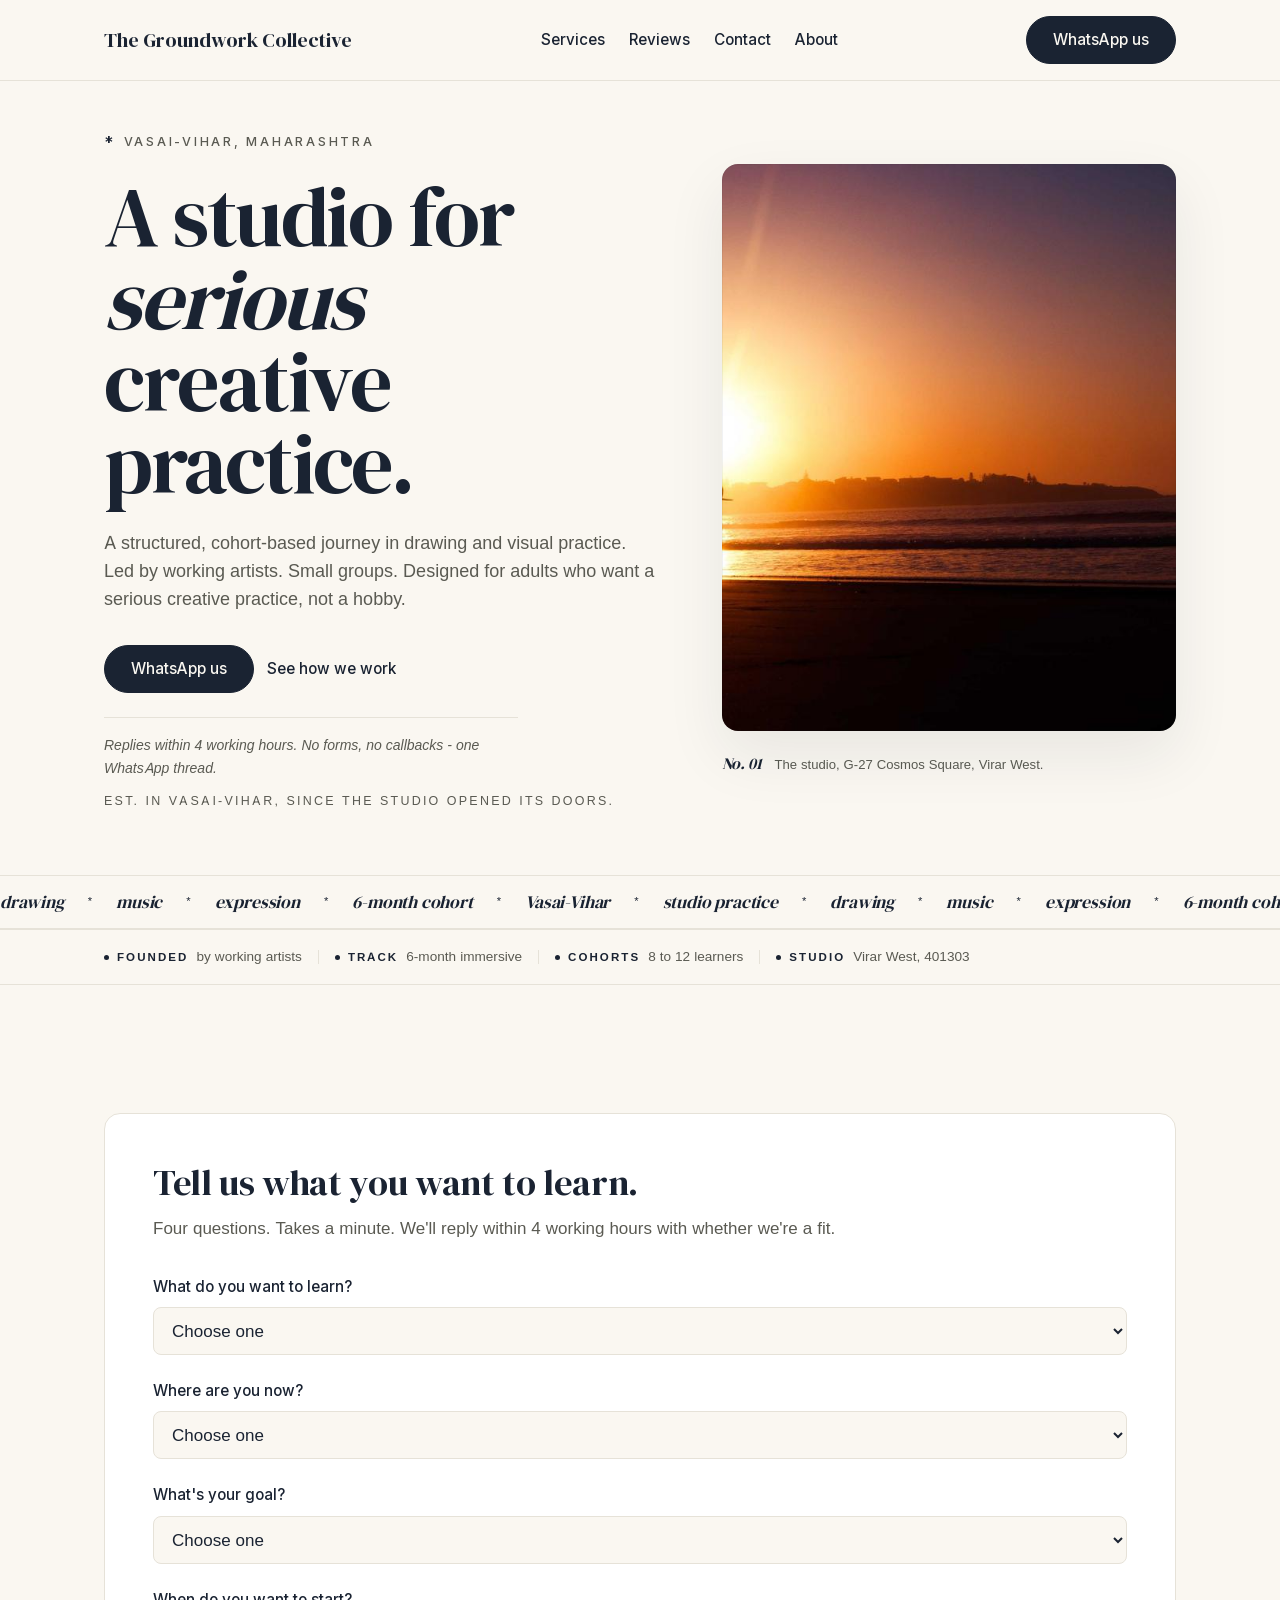
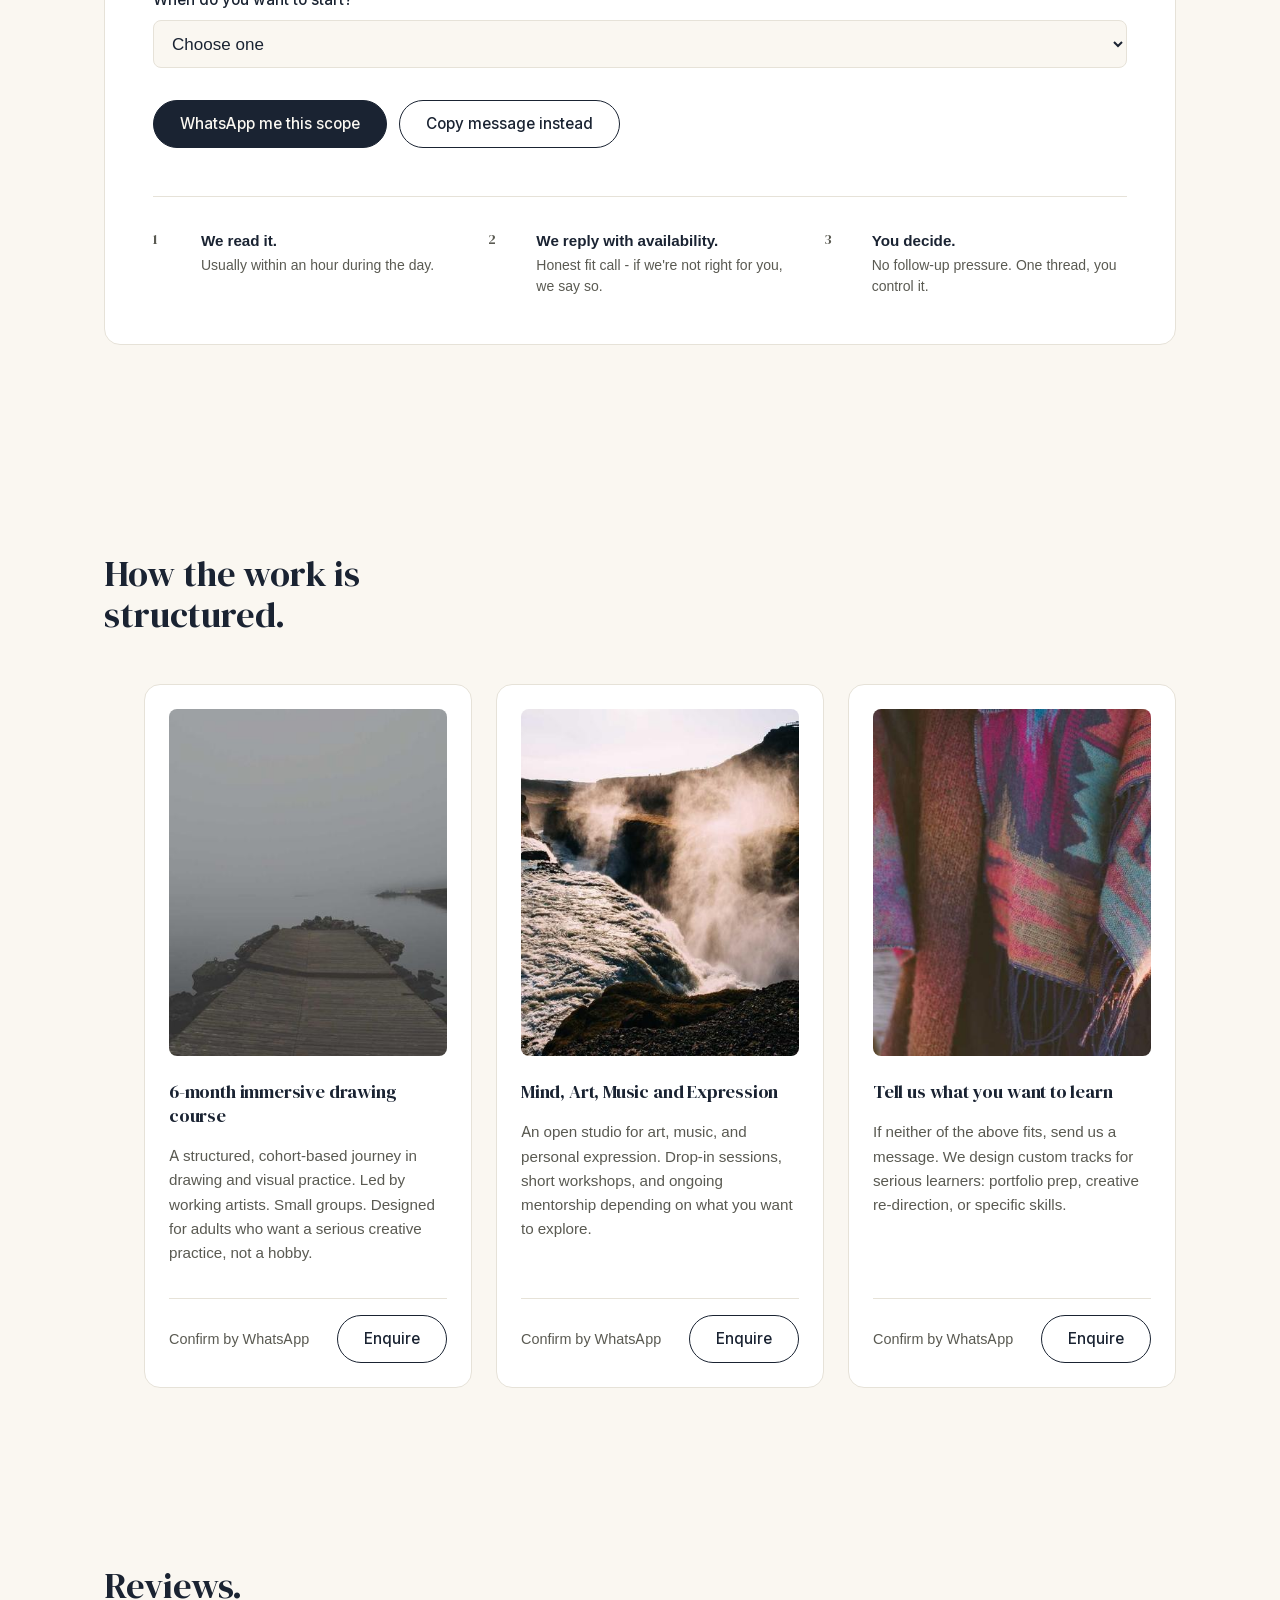
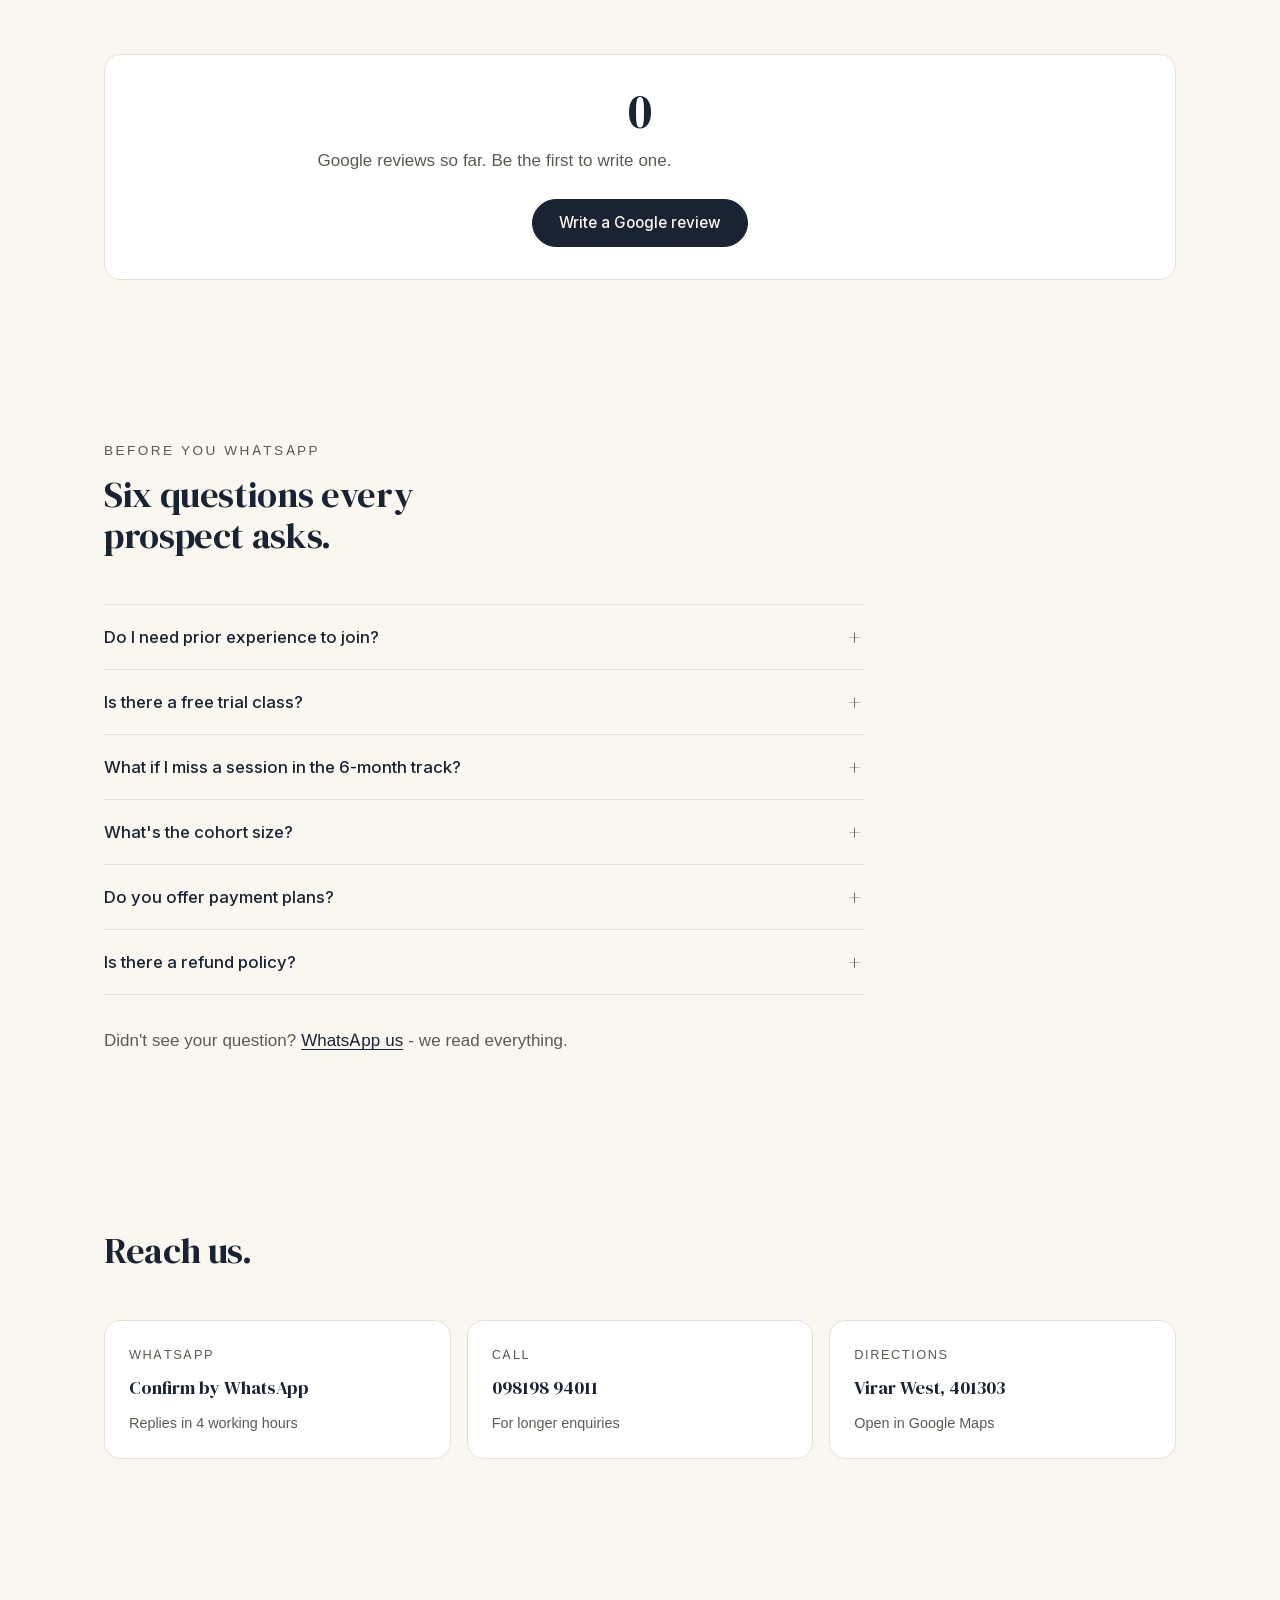
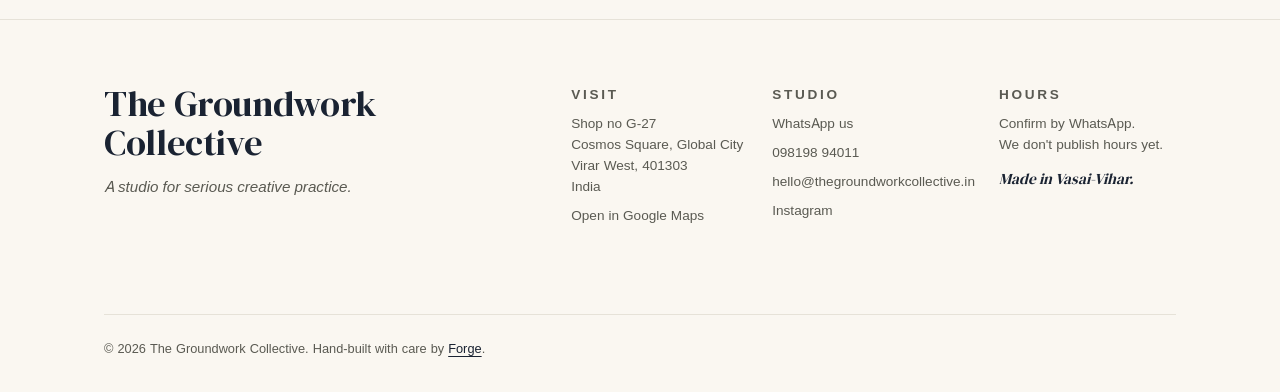
==== commit 13888bb6: "craft: editorial hero, signature marquee, hover-fill CTAs, designed footer Six craft-level upgrades " ====
--- a/index.html
+++ b/index.html
@@ -48,29 +48,57 @@
   </div>
 </header>
 <main id="main">
-  <section class="hero fade-in" aria-labelledby="hero-heading">
-    <div class="hero__inner">
-      <p class="hero__eyebrow">Vasai-Vihar, Maharashtra</p>
-      <h1 id="hero-heading" class="hero__heading">A studio for serious creative practice.</h1>
-      <p class="hero__subtext">A structured, cohort-based journey in drawing and visual practice. Led by working artists. Small groups. Designed for adults who want a serious creative practice, not a hobby.</p>
-      <div class="hero__ctas">
-        <a class="btn btn--primary" href="https://wa.me/919819894011?text=Hi%20-%20I%27d%20like%20to%20set%20up%20a%20discovery%20call.">WhatsApp us</a>
-        <a class="btn btn--ghost" href="/services.html">See how we work</a>
-      </div>
-      <p class="hero__promise">Replies within 4 working hours. No forms, no callbacks - one WhatsApp thread.</p>
-    </div>
-    <figure class="hero__media">
-      <img src="/assets/photos/hero.jpg" alt="" width="1280" height="720" loading="eager" onerror="this.onerror=null;this.src='/assets/monogram.svg';">
-      <figcaption class="hero__media-caption">The studio, G-27 Cosmos Square, Virar West.</figcaption>
-    </figure>
-  </section>
+  <section class="hero" aria-labelledby="hero-heading">
+    <div class="hero__grid">
+      <div class="hero__copy fade-in">
+        <p class="hero__eyebrow"><span class="hero__eyebrow-mark">*</span> Vasai-Vihar, Maharashtra</p>
+        <h1 id="hero-heading" class="hero__heading">A studio for <em>serious</em> creative practice.</h1>
+        <p class="hero__subtext">A structured, cohort-based journey in drawing and visual practice. Led by working artists. Small groups. Designed for adults who want a serious creative practice, not a hobby.</p>
+        <div class="hero__ctas">
+          <a class="btn btn--primary btn--fill" href="https://wa.me/919819894011?text=Hi%20-%20I%27d%20like%20to%20set%20up%20a%20discovery%20call.">WhatsApp us</a>
+          <a class="btn btn--ghost btn--underline" href="/services.html">See how we work</a>
+        </div>
+        <p class="hero__promise">Replies within 4 working hours. No forms, no callbacks - one WhatsApp thread.</p>
+        <p class="hero__since">Est. in Vasai-Vihar, since the studio opened its doors.</p>
+      </div>
+      <figure class="hero__media fade-in">
+        <div class="hero__media-frame">
+          <img src="/assets/photos/hero.jpg" alt="" width="800" height="1000" loading="eager" onerror="this.onerror=null;this.src='/assets/monogram.svg';">
+        </div>
+        <figcaption class="hero__media-caption">
+          <span class="hero__media-caption-mark">No. 01</span>
+          The studio, G-27 Cosmos Square, Virar West.
+        </figcaption>
+      </figure>
+    </div>
+  </section>
+
+  <div class="marquee" aria-hidden="true">
+    <div class="marquee__track">
+      <span class="marquee__item">drawing</span><span class="marquee__dot">*</span>
+      <span class="marquee__item">music</span><span class="marquee__dot">*</span>
+      <span class="marquee__item">expression</span><span class="marquee__dot">*</span>
+      <span class="marquee__item">6-month cohort</span><span class="marquee__dot">*</span>
+      <span class="marquee__item">Vasai-Vihar</span><span class="marquee__dot">*</span>
+      <span class="marquee__item">studio practice</span><span class="marquee__dot">*</span>
+      <span class="marquee__item">drawing</span><span class="marquee__dot">*</span>
+      <span class="marquee__item">music</span><span class="marquee__dot">*</span>
+      <span class="marquee__item">expression</span><span class="marquee__dot">*</span>
+      <span class="marquee__item">6-month cohort</span><span class="marquee__dot">*</span>
+      <span class="marquee__item">Vasai-Vihar</span><span class="marquee__dot">*</span>
+      <span class="marquee__item">studio practice</span><span class="marquee__dot">*</span>
+    </div>
+  </div>
 
   <section class="trust-bar" aria-label="Studio facts">
     <div class="trust-bar__inner">
-      <span class="trust-bar__item"><span class="trust-bar__dot"></span> Founded by working artists</span>
-      <span class="trust-bar__item"><span class="trust-bar__dot"></span> 6-month immersive track</span>
-      <span class="trust-bar__item"><span class="trust-bar__dot"></span> Small cohorts</span>
-      <span class="trust-bar__item"><span class="trust-bar__dot"></span> Studio in Virar West</span>
+      <span class="trust-bar__item"><span class="trust-bar__dot"></span> <span class="trust-bar__label">Founded</span> by working artists</span>
+      <span class="trust-bar__sep" aria-hidden="true"></span>
+      <span class="trust-bar__item"><span class="trust-bar__dot"></span> <span class="trust-bar__label">Track</span> 6-month immersive</span>
+      <span class="trust-bar__sep" aria-hidden="true"></span>
+      <span class="trust-bar__item"><span class="trust-bar__dot"></span> <span class="trust-bar__label">Cohorts</span> 8 to 12 learners</span>
+      <span class="trust-bar__sep" aria-hidden="true"></span>
+      <span class="trust-bar__item"><span class="trust-bar__dot"></span> <span class="trust-bar__label">Studio</span> Virar West, 401303</span>
     </div>
   </section>
 
@@ -254,16 +282,32 @@
 </main>
 <footer class="site-footer" role="contentinfo">
   <div class="site-footer__inner">
-    <p class="site-footer__brand">The Groundwork Collective</p>
-    <p class="site-footer__links">
-      <a href="https://wa.me/919819894011?text=Hi%20-%20I%27d%20like%20to%20set%20up%20a%20discovery%20call.">WhatsApp</a>
-      <a href="tel:+919819894011">098198 94011</a>
-      <a href="mailto:hello@thegroundworkcollective.in">hello@thegroundworkcollective.in</a>
-      <a href="https://instagram.com/the_groundwork_collective" target="_blank" rel="noopener">Instagram</a>
-      <a href="https://share.google/SuRhQ9UotYi0npRXc" target="_blank" rel="noopener">Google Maps</a>
-    </p>
-    <p>Shop no G-27, Cosmos Square, Global City, Virar West, Vasai-Vihar 401303, India.</p>
-    <p>© 2026 The Groundwork Collective. Made with care by <a href="https://forge.bruuhh.com" target="_blank" rel="noopener">Forge</a>.</p>
+    <div class="site-footer__brand">
+      <p class="site-footer__wordmark">The Groundwork Collective</p>
+      <p class="site-footer__tagline">A studio for serious creative practice.</p>
+    </div>
+    <div class="site-footer__cols">
+      <div class="site-footer__col">
+        <p class="site-footer__col-label">Visit</p>
+        <p>Shop no G-27<br>Cosmos Square, Global City<br>Virar West, 401303<br>India</p>
+        <p><a class="site-footer__link" href="https://share.google/SuRhQ9UotYi0npRXc" target="_blank" rel="noopener">Open in Google Maps</a></p>
+      </div>
+      <div class="site-footer__col">
+        <p class="site-footer__col-label">Studio</p>
+        <p><a class="site-footer__link" href="https://wa.me/919819894011?text=Hi%20-%20I%27d%20like%20to%20set%20up%20a%20discovery%20call.">WhatsApp us</a></p>
+        <p><a class="site-footer__link" href="tel:+919819894011">098198 94011</a></p>
+        <p><a class="site-footer__link" href="mailto:hello@thegroundworkcollective.in">hello@thegroundworkcollective.in</a></p>
+        <p><a class="site-footer__link" href="https://instagram.com/the_groundwork_collective" target="_blank" rel="noopener">Instagram</a></p>
+      </div>
+      <div class="site-footer__col">
+        <p class="site-footer__col-label">Hours</p>
+        <p>Confirm by WhatsApp.<br>We don't publish hours yet.</p>
+        <p class="site-footer__col-mark">Made in Vasai-Vihar.</p>
+      </div>
+    </div>
+    <div class="site-footer__legal">
+      <p>© 2026 The Groundwork Collective. Hand-built with care by <a href="https://forge.bruuhh.com" target="_blank" rel="noopener">Forge</a>.</p>
+    </div>
   </div>
 </footer>
 <script src="/cro/quote-builder.js" defer></script>
--- a/assets/styles.css
+++ b/assets/styles.css
@@ -166,10 +166,11 @@
 
 /* Buttons */
 .btn {
+  position: relative;
   display: inline-flex;
   align-items: center;
   justify-content: center;
-  padding: 12px 22px;
+  padding: 14px 26px;
   border-radius: var(--radius-pill);
   font-family: inherit;
   font-size: 0.95rem;
@@ -177,76 +178,183 @@
   text-decoration: none;
   border: 1px solid transparent;
   cursor: pointer;
-  transition: transform 180ms var(--easing), background 180ms var(--easing), border-color 180ms var(--easing);
   white-space: nowrap;
   line-height: 1.2;
+  overflow: hidden;
+  isolation: isolate;
+  transition: transform 220ms var(--easing), color 220ms var(--easing), border-color 220ms var(--easing);
 }
 .btn--primary {
   background: var(--accent);
   color: var(--bg);
   border-color: var(--accent);
 }
-.btn--primary:hover { transform: translateY(-1px); background: #243046; border-color: #243046; text-decoration: none; }
+.btn--primary.btn--fill::before {
+  content: "";
+  position: absolute;
+  inset: 0;
+  background: #243046;
+  transform: translateX(-101%);
+  transition: transform 420ms var(--easing);
+  z-index: -1;
+}
+.btn--primary.btn--fill:hover { transform: translateY(-1px); border-color: #243046; }
+.btn--primary.btn--fill:hover::before { transform: translateX(0); }
 .btn--ghost {
   background: transparent;
   color: var(--text);
   border-color: var(--text);
 }
-.btn--ghost:hover { background: var(--text); color: var(--bg); text-decoration: none; }
+.btn--ghost:hover { background: var(--text); color: var(--bg); }
+.btn--ghost.btn--underline {
+  border-color: transparent;
+  padding-left: 0;
+  padding-right: 0;
+  border-radius: 0;
+  background: transparent;
+  color: var(--text);
+}
+.btn--ghost.btn--underline::after {
+  content: "";
+  position: absolute;
+  bottom: 6px;
+  left: 50%;
+  width: 0;
+  height: 1px;
+  background: var(--text);
+  transition: width 280ms var(--easing), left 280ms var(--easing);
+}
+.btn--ghost.btn--underline:hover {
+  background: transparent;
+  color: var(--text);
+}
+.btn--ghost.btn--underline:hover::after {
+  width: 100%;
+  left: 0;
+}
 
 /* Hero */
 .hero {
-  padding: var(--space-16) 0 var(--space-20) 0;
-}
-.hero__inner { max-width: var(--container); margin: 0 auto; padding: 0 var(--gutter); }
+  padding: var(--space-12) 0 var(--space-16) 0;
+}
+.hero__grid {
+  max-width: var(--container);
+  margin: 0 auto;
+  padding: 0 var(--gutter);
+  display: grid;
+  gap: var(--space-12);
+  grid-template-columns: 1fr;
+  align-items: center;
+}
+@media (min-width: 960px) {
+  .hero__grid {
+    grid-template-columns: 1.1fr 0.9fr;
+    gap: var(--space-16);
+  }
+}
+.hero__copy { max-width: 56ch; }
 .hero__eyebrow {
-  font-size: 0.85rem;
+  display: inline-flex;
+  align-items: center;
+  gap: var(--space-2);
+  font-size: 0.78rem;
+  text-transform: uppercase;
+  letter-spacing: 0.22em;
+  color: var(--muted);
+  margin-bottom: var(--space-6);
+  font-weight: 500;
+}
+.hero__eyebrow-mark {
+  color: var(--accent);
+  font-size: 1rem;
+  line-height: 0;
+}
+.hero__heading {
+  font-size: clamp(2.75rem, 7vw, 5.25rem);
+  line-height: 0.98;
+  letter-spacing: -0.025em;
+  margin-bottom: var(--space-6);
+  max-width: 14ch;
+  font-weight: 400;
+}
+.hero__heading em {
+  font-style: italic;
+  color: var(--accent);
+  font-weight: 400;
+}
+.hero__subtext {
+  font-size: 1.125rem;
+  color: var(--muted);
+  max-width: 46ch;
+  margin-bottom: var(--space-8);
+  line-height: 1.55;
+}
+.hero__ctas { display: flex; gap: var(--space-3); flex-wrap: wrap; margin-bottom: var(--space-6); }
+.hero__promise {
+  font-size: 0.875rem;
+  color: var(--muted);
+  font-style: italic;
+  padding-top: var(--space-4);
+  border-top: 1px solid var(--hairline);
+  max-width: 46ch;
+  margin-bottom: var(--space-3);
+}
+.hero__since {
+  font-size: 0.78rem;
   text-transform: uppercase;
   letter-spacing: 0.18em;
   color: var(--muted);
-  margin-bottom: var(--space-4);
-}
-.hero__heading {
-  max-width: 18ch;
-  margin-bottom: var(--space-6);
-}
-.hero__subtext {
-  font-size: 1.125rem;
-  color: var(--muted);
-  max-width: 50ch;
-  margin-bottom: var(--space-8);
-}
-.hero__ctas { display: flex; gap: var(--space-3); flex-wrap: wrap; }
-.hero__promise {
-  margin-top: var(--space-4);
-  font-size: 0.875rem;
-  color: var(--muted);
+  margin: 0;
+}
+.hero__media {
+  margin: 0;
+  display: flex;
+  flex-direction: column;
+  gap: var(--space-3);
+}
+.hero__media-frame {
+  position: relative;
+  border-radius: var(--radius-md);
+  overflow: hidden;
+  background: var(--hairline);
+  aspect-ratio: 4 / 5;
+  box-shadow: 0 24px 60px rgba(26, 35, 50, 0.08);
+}
+.hero__media-frame::after {
+  content: "";
+  position: absolute;
+  inset: 0;
+  border: 1px solid rgba(26, 35, 50, 0.06);
+  border-radius: inherit;
+  pointer-events: none;
+}
+.hero__media-frame img {
+  width: 100%;
+  height: 100%;
+  object-fit: cover;
+  display: block;
+}
+.hero__media-caption {
+  font-size: 0.82rem;
+  color: var(--muted);
+  display: flex;
+  align-items: baseline;
+  gap: var(--space-3);
+  padding-top: var(--space-2);
+}
+.hero__media-caption-mark {
+  font-family: "DM Serif Display", Georgia, serif;
   font-style: italic;
-}
-.hero__media {
-  margin: var(--space-12) auto 0;
-  max-width: var(--container);
-  padding: 0 var(--gutter);
-}
-.hero__media img {
-  width: 100%;
-  border-radius: var(--radius-md);
-  aspect-ratio: 16 / 9;
-  object-fit: cover;
-  background: var(--hairline);
-}
-.hero__media-caption {
-  font-size: 0.85rem;
-  color: var(--muted);
-  margin-top: var(--space-3);
-  text-align: right;
+  font-size: 1rem;
+  color: var(--accent);
 }
 
 /* Trust bar */
 .trust-bar {
   border-top: 1px solid var(--hairline);
   border-bottom: 1px solid var(--hairline);
-  padding: var(--space-6) 0;
+  padding: var(--space-4) 0;
+  background: var(--bg);
 }
 .trust-bar__inner {
   max-width: var(--container);
@@ -254,12 +362,75 @@
   padding: 0 var(--gutter);
   display: flex;
   flex-wrap: wrap;
-  gap: var(--space-6) var(--space-12);
-  font-size: 0.9rem;
-  color: var(--muted);
-}
-.trust-bar__item { display: flex; align-items: center; gap: var(--space-2); }
-.trust-bar__dot { width: 6px; height: 6px; border-radius: 50%; background: var(--accent); }
+  align-items: center;
+  gap: var(--space-3) var(--space-4);
+  font-size: 0.85rem;
+  color: var(--muted);
+}
+.trust-bar__item {
+  display: inline-flex;
+  align-items: center;
+  gap: var(--space-2);
+  white-space: nowrap;
+}
+.trust-bar__label {
+  font-size: 0.72rem;
+  text-transform: uppercase;
+  letter-spacing: 0.18em;
+  color: var(--accent);
+  font-weight: 600;
+}
+.trust-bar__dot {
+  width: 5px;
+  height: 5px;
+  border-radius: 50%;
+  background: var(--accent);
+  flex-shrink: 0;
+}
+.trust-bar__sep {
+  width: 1px;
+  height: 14px;
+  background: var(--hairline);
+  flex-shrink: 0;
+}
+@media (max-width: 720px) {
+  .trust-bar__sep { display: none; }
+  .trust-bar__item { white-space: normal; }
+}
+
+/* Marquee - one signature kinetic band, sits between hero and trust bar */
+.marquee {
+  border-top: 1px solid var(--hairline);
+  border-bottom: 1px solid var(--hairline);
+  background: var(--bg);
+  padding: var(--space-3) 0;
+  overflow: hidden;
+  margin-bottom: 0;
+}
+.marquee__track {
+  display: inline-flex;
+  align-items: center;
+  gap: var(--space-6);
+  white-space: nowrap;
+  animation: marquee-scroll 40s linear infinite;
+  will-change: transform;
+}
+.marquee__item {
+  font-family: "DM Serif Display", Georgia, serif;
+  font-size: 1.1rem;
+  font-style: italic;
+  color: var(--text);
+  letter-spacing: -0.01em;
+}
+.marquee__dot {
+  color: var(--accent);
+  font-size: 0.7rem;
+  line-height: 1;
+}
+@keyframes marquee-scroll {
+  from { transform: translateX(0); }
+  to { transform: translateX(-50%); }
+}
 
 /* Sections */
 .section {
@@ -392,7 +563,7 @@
 .service-card__price { color: var(--muted); }
 .service-card__photo {
   width: 100%;
-  aspect-ratio: 4 / 3;
+  aspect-ratio: 4 / 5;
   object-fit: cover;
   border-radius: var(--radius-sm);
   background: var(--hairline);
@@ -484,26 +655,101 @@
 .hours-table th { font-weight: 500; color: var(--muted); }
 .hours-table tr.is-today { background: rgba(26, 35, 50, 0.04); }
 
-/* Footer */
+/* Footer - designed asset, not a sitemap */
 .site-footer {
   border-top: 1px solid var(--hairline);
-  padding: var(--space-12) 0;
+  padding: var(--space-16) 0 var(--space-8) 0;
   margin-top: var(--space-20);
+  background: var(--bg);
 }
 .site-footer__inner {
   max-width: var(--container);
   margin: 0 auto;
   padding: 0 var(--gutter);
-  display: flex;
-  flex-direction: column;
-  gap: var(--space-4);
-  color: var(--muted);
-  font-size: 0.9rem;
-}
-.site-footer__brand { font-family: "DM Serif Display", Georgia, serif; color: var(--text); font-size: 1.1rem; }
-.site-footer__links { display: flex; flex-wrap: wrap; gap: var(--space-4); }
-.site-footer__links a { color: var(--muted); text-decoration: none; }
-.site-footer__links a:hover { color: var(--text); }
+  display: grid;
+  gap: var(--space-12);
+  grid-template-columns: 1fr;
+}
+@media (min-width: 768px) {
+  .site-footer__inner {
+    grid-template-columns: 1fr 1.5fr;
+    gap: var(--space-16);
+  }
+}
+.site-footer__brand {
+  border-right: none;
+  padding-right: 0;
+}
+@media (min-width: 768px) {
+  .site-footer__brand { padding-right: var(--space-12); }
+}
+.site-footer__wordmark {
+  font-family: "DM Serif Display", Georgia, serif;
+  color: var(--text);
+  font-size: clamp(1.5rem, 3vw, 2.25rem);
+  line-height: 1.1;
+  letter-spacing: -0.01em;
+  margin: 0 0 var(--space-3) 0;
+  font-weight: 400;
+}
+.site-footer__tagline {
+  font-size: 0.95rem;
+  color: var(--muted);
+  font-style: italic;
+  margin: 0;
+  max-width: 28ch;
+}
+.site-footer__cols {
+  display: grid;
+  grid-template-columns: repeat(3, 1fr);
+  gap: var(--space-6);
+}
+@media (max-width: 600px) {
+  .site-footer__cols { grid-template-columns: 1fr; gap: var(--space-8); }
+}
+.site-footer__col-label {
+  font-size: 0.72rem;
+  text-transform: uppercase;
+  letter-spacing: 0.2em;
+  color: var(--accent);
+  font-weight: 600;
+  margin: 0 0 var(--space-3) 0;
+}
+.site-footer__col p {
+  font-size: 0.85rem;
+  line-height: 1.55;
+  color: var(--muted);
+  margin: 0 0 var(--space-2) 0;
+}
+.site-footer__col-mark {
+  font-family: "DM Serif Display", Georgia, serif;
+  font-style: italic;
+  color: var(--text) !important;
+  margin-top: var(--space-3) !important;
+  font-size: 0.95rem !important;
+}
+.site-footer__link {
+  color: var(--muted);
+  text-decoration: none;
+  border-bottom: 1px solid transparent;
+  transition: border-color 200ms var(--easing), color 200ms var(--easing);
+}
+.site-footer__link:hover {
+  color: var(--text);
+  border-bottom-color: var(--text);
+  text-decoration: none;
+}
+.site-footer__legal {
+  grid-column: 1 / -1;
+  border-top: 1px solid var(--hairline);
+  padding-top: var(--space-6);
+  margin-top: var(--space-4);
+}
+.site-footer__legal p {
+  font-size: 0.8rem;
+  color: var(--muted);
+  margin: 0;
+}
 
 /* Entry fade (single, scoped) */
 @keyframes fade-up {
@@ -522,6 +768,7 @@
   }
   .btn:hover, .contact-card:hover { transform: none; }
   .sticky-cta { transition: none !important; }
+  .marquee__track { animation: none !important; transform: translateX(0) !important; }
 }
 
 /* Color scheme: light is the design lock; explicit block keeps
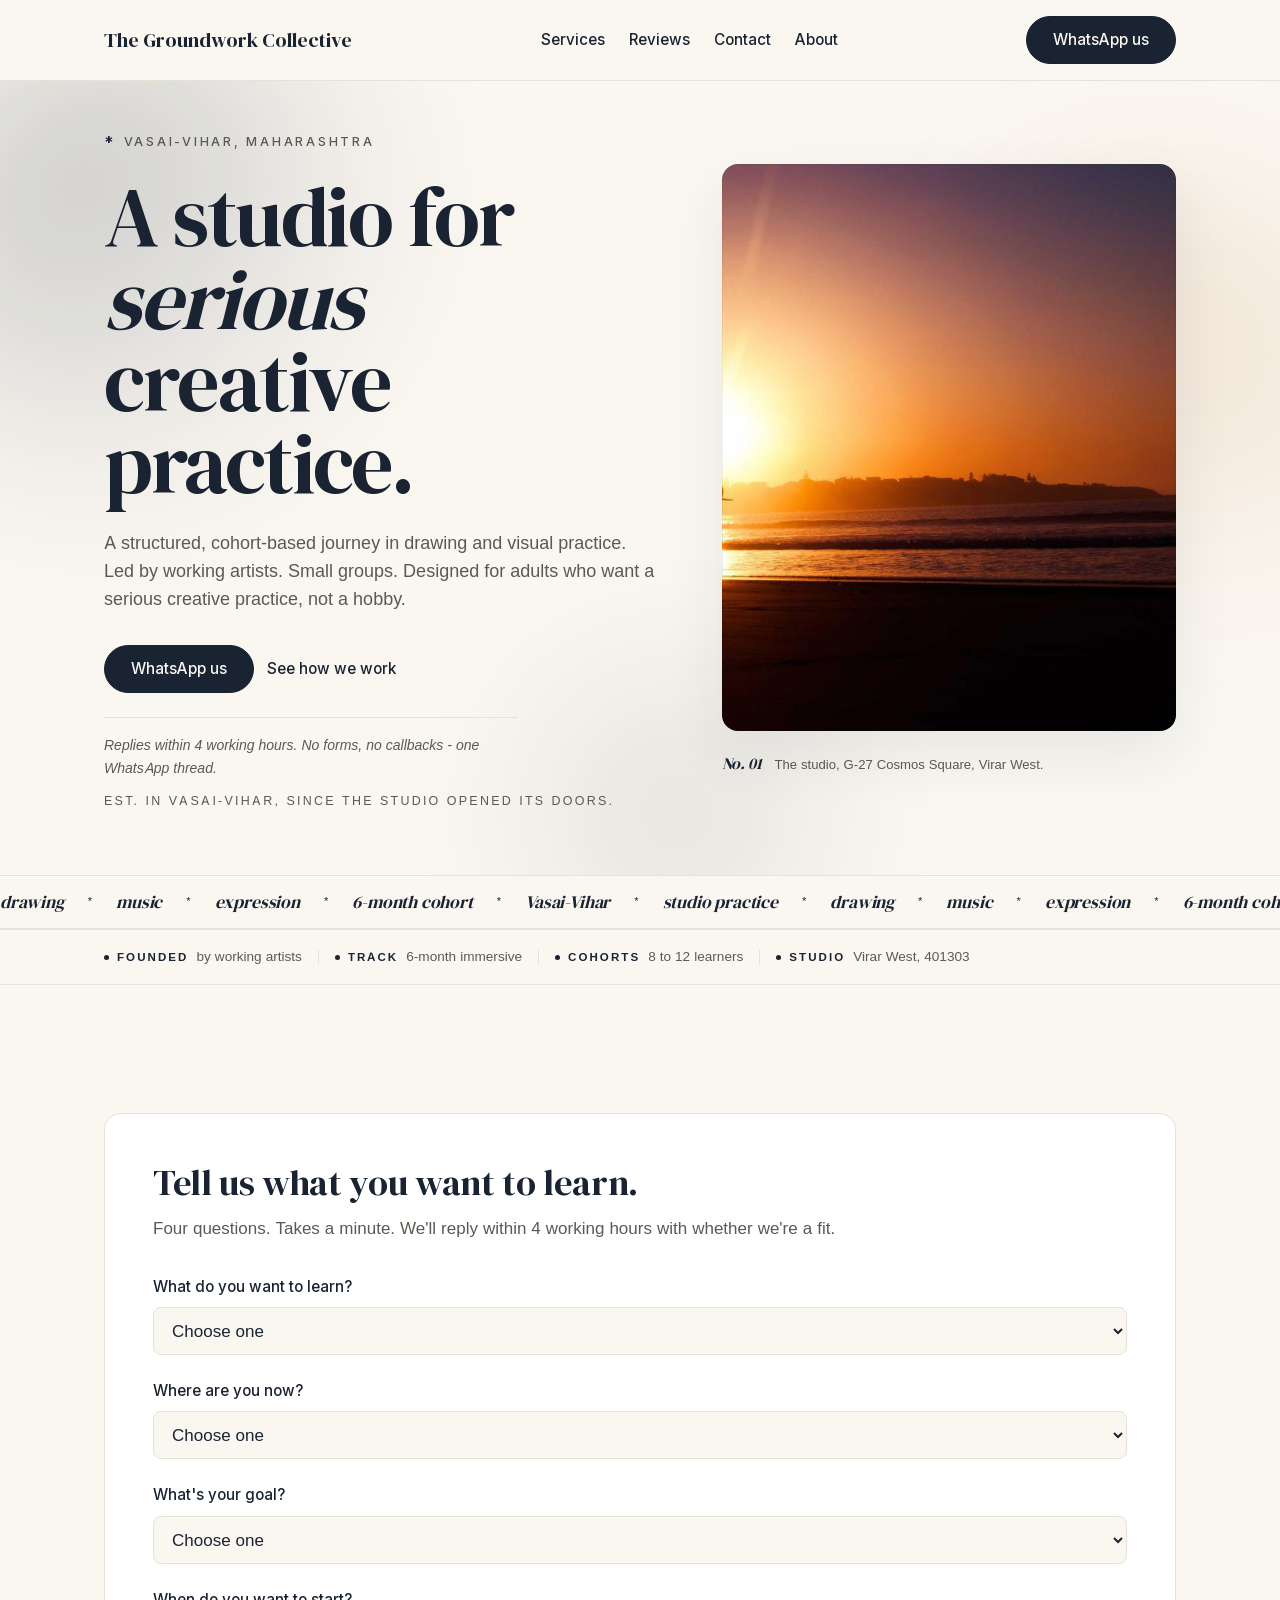
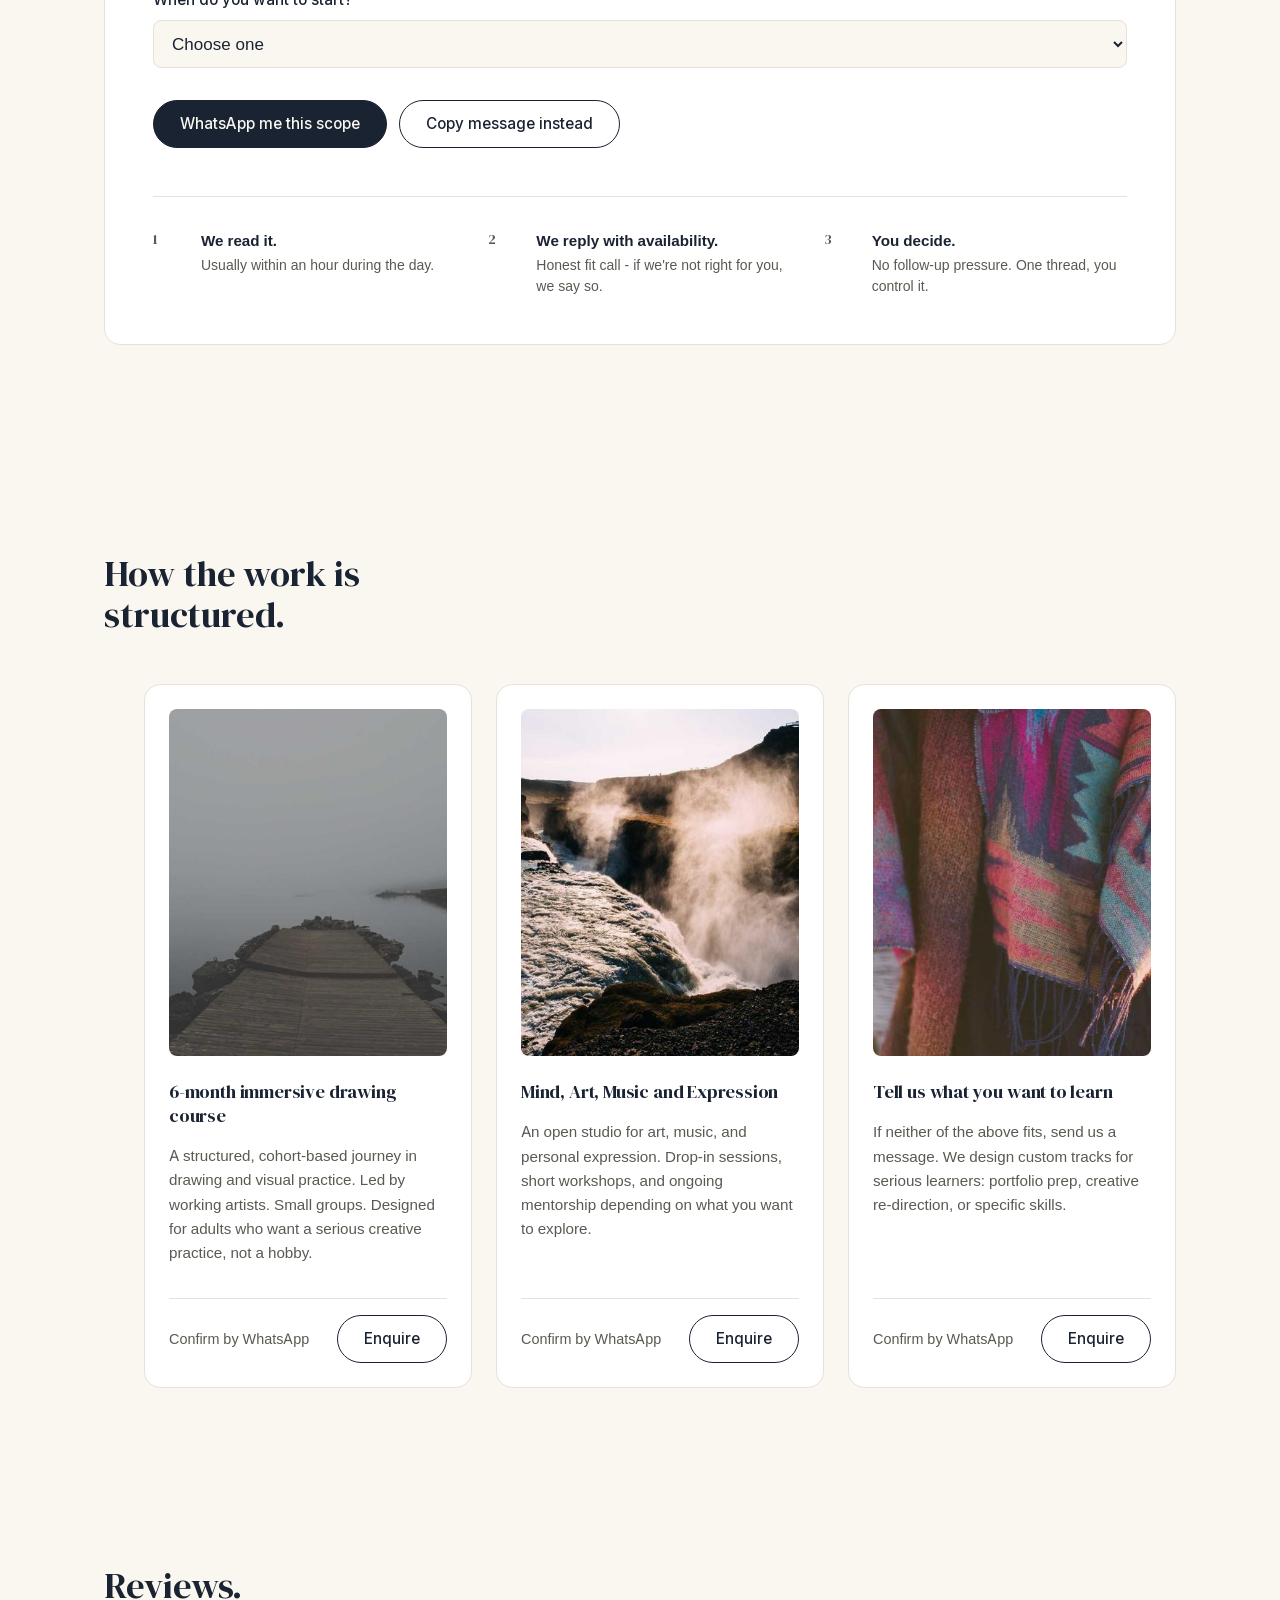
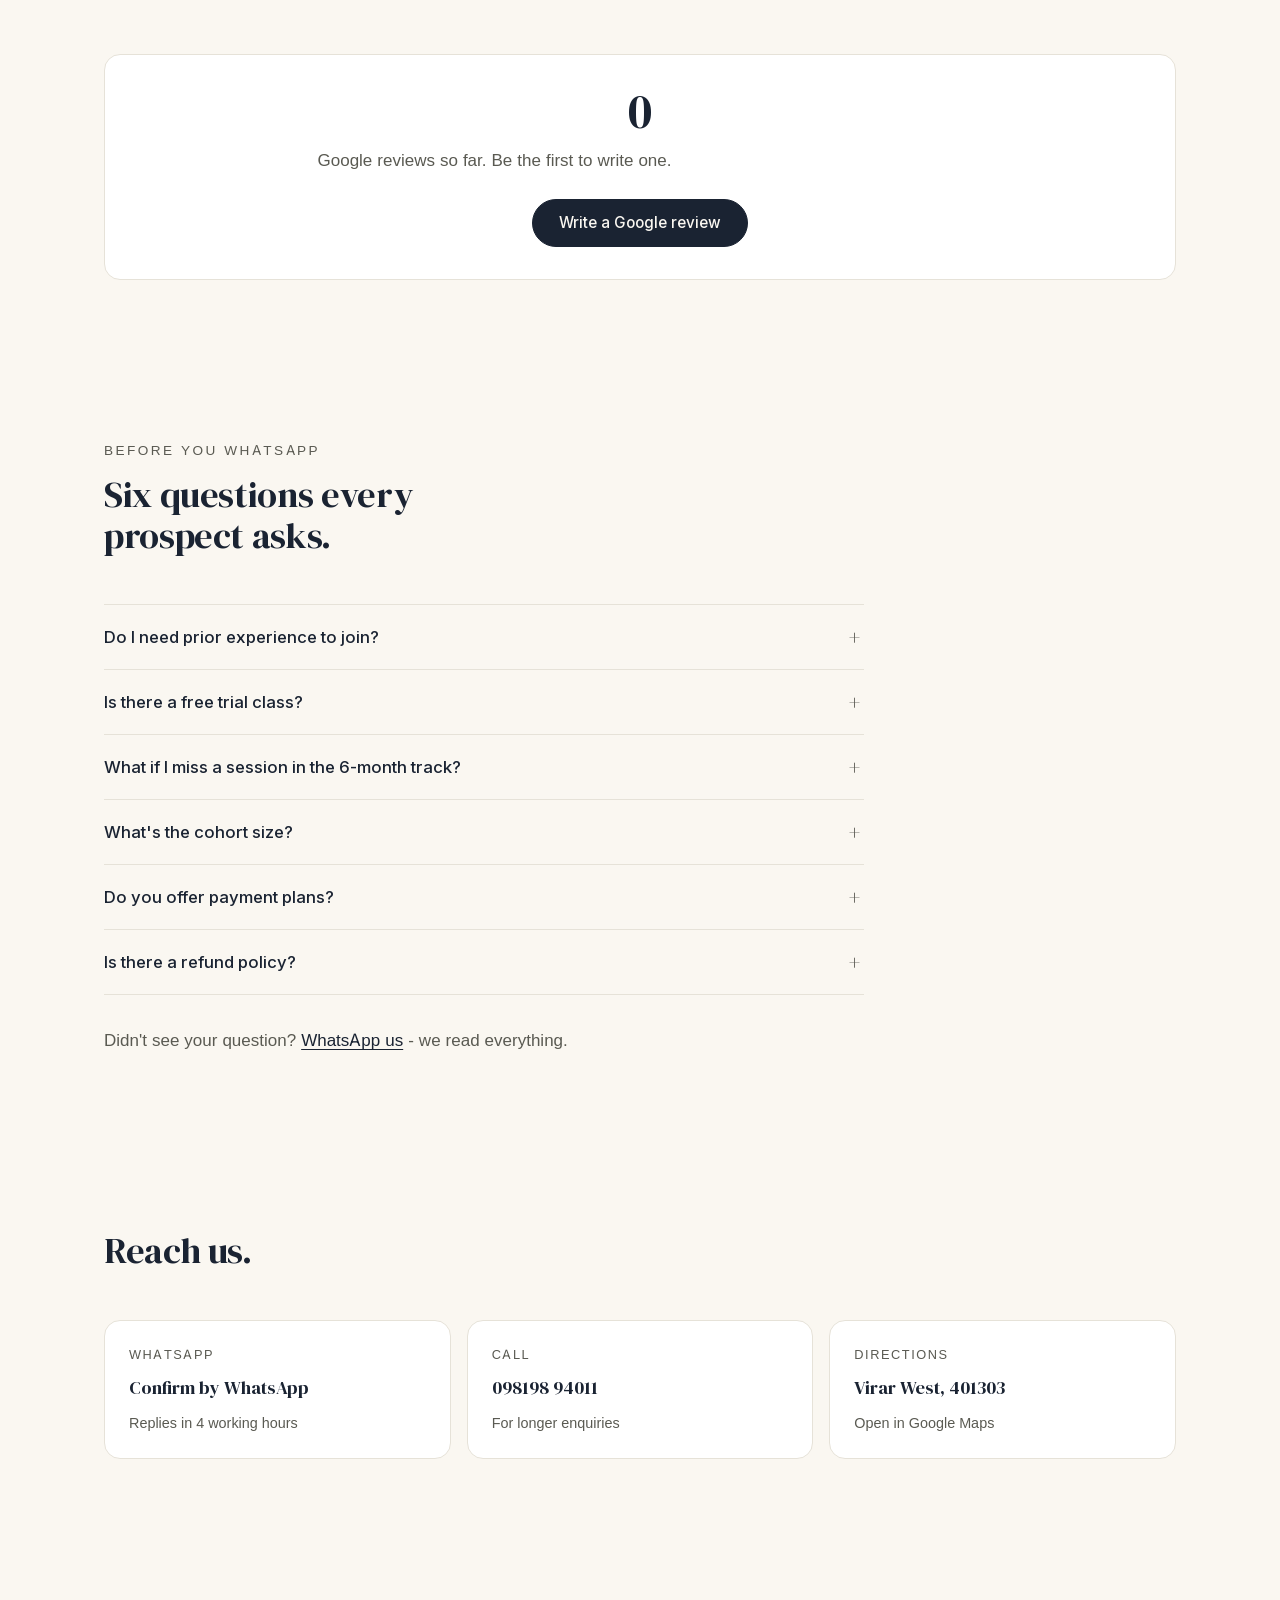
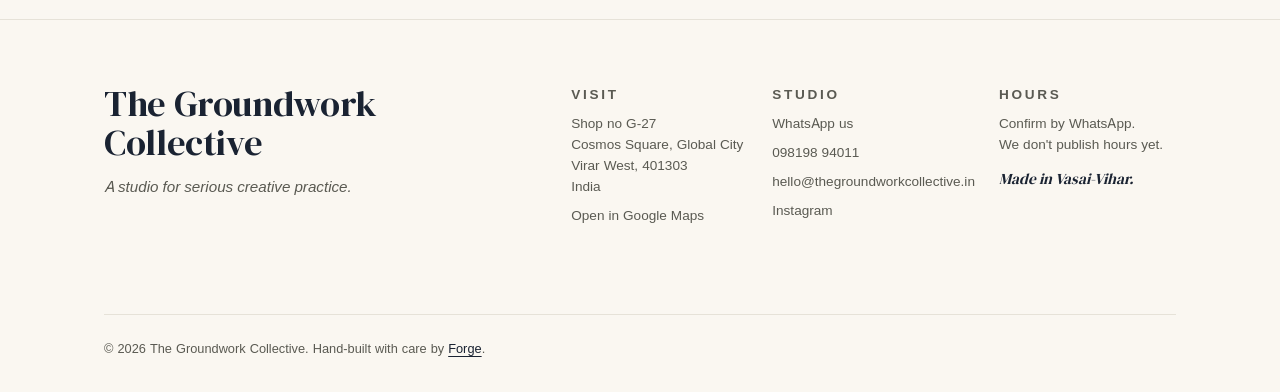
==== commit 26caaec9: "craft: drifting mesh in hero background (palette-matched) Three radial-gradient blobs drift behind t" ====
--- a/index.html
+++ b/index.html
@@ -49,6 +49,11 @@
 </header>
 <main id="main">
   <section class="hero" aria-labelledby="hero-heading">
+    <div class="hero__mesh" aria-hidden="true">
+      <span class="hero__mesh-blob hero__mesh-blob--1"></span>
+      <span class="hero__mesh-blob hero__mesh-blob--2"></span>
+      <span class="hero__mesh-blob hero__mesh-blob--3"></span>
+    </div>
     <div class="hero__grid">
       <div class="hero__copy fade-in">
         <p class="hero__eyebrow"><span class="hero__eyebrow-mark">*</span> Vasai-Vihar, Maharashtra</p>
--- a/assets/styles.css
+++ b/assets/styles.css
@@ -236,8 +236,73 @@
 /* Hero */
 .hero {
   padding: var(--space-12) 0 var(--space-16) 0;
-}
+  position: relative;
+  overflow: hidden;
+  isolation: isolate;
+}
+
+/* Mesh background - three drifting radial blobs in our palette.
+ * Pure CSS, no JS, no WebGL. Honors prefers-reduced-motion.
+ * pointer-events: none so it never blocks clicks. */
+.hero__mesh {
+  position: absolute;
+  inset: 0;
+  z-index: 0;
+  pointer-events: none;
+  overflow: hidden;
+}
+.hero__mesh-blob {
+  position: absolute;
+  border-radius: 50%;
+  filter: blur(80px);
+  opacity: 0.22;
+  will-change: transform;
+}
+.hero__mesh-blob--1 {
+  width: 540px;
+  height: 540px;
+  left: -8%;
+  top: -10%;
+  background: radial-gradient(circle at 30% 30%, #1a2332 0%, transparent 70%);
+  animation: mesh-drift-1 28s ease-in-out infinite alternate;
+}
+.hero__mesh-blob--2 {
+  width: 460px;
+  height: 460px;
+  right: -6%;
+  top: 12%;
+  background: radial-gradient(circle at 70% 30%, #c97f3a 0%, transparent 70%);
+  opacity: 0.18;
+  animation: mesh-drift-2 34s ease-in-out infinite alternate;
+}
+.hero__mesh-blob--3 {
+  width: 380px;
+  height: 380px;
+  left: 38%;
+  bottom: -16%;
+  background: radial-gradient(circle at 50% 50%, #1a2332 0%, transparent 70%);
+  opacity: 0.14;
+  animation: mesh-drift-3 40s ease-in-out infinite alternate;
+}
+@keyframes mesh-drift-1 {
+  0%   { transform: translate3d(0, 0, 0) scale(1); }
+  100% { transform: translate3d(60px, 40px, 0) scale(1.08); }
+}
+@keyframes mesh-drift-2 {
+  0%   { transform: translate3d(0, 0, 0) scale(1); }
+  100% { transform: translate3d(-50px, 30px, 0) scale(1.12); }
+}
+@keyframes mesh-drift-3 {
+  0%   { transform: translate3d(0, 0, 0) scale(1); }
+  100% { transform: translate3d(40px, -50px, 0) scale(1.06); }
+}
+@media (prefers-reduced-motion: reduce) {
+  .hero__mesh-blob { animation: none !important; transform: none !important; }
+}
+
 .hero__grid {
+  position: relative;
+  z-index: 1;
   max-width: var(--container);
   margin: 0 auto;
   padding: 0 var(--gutter);
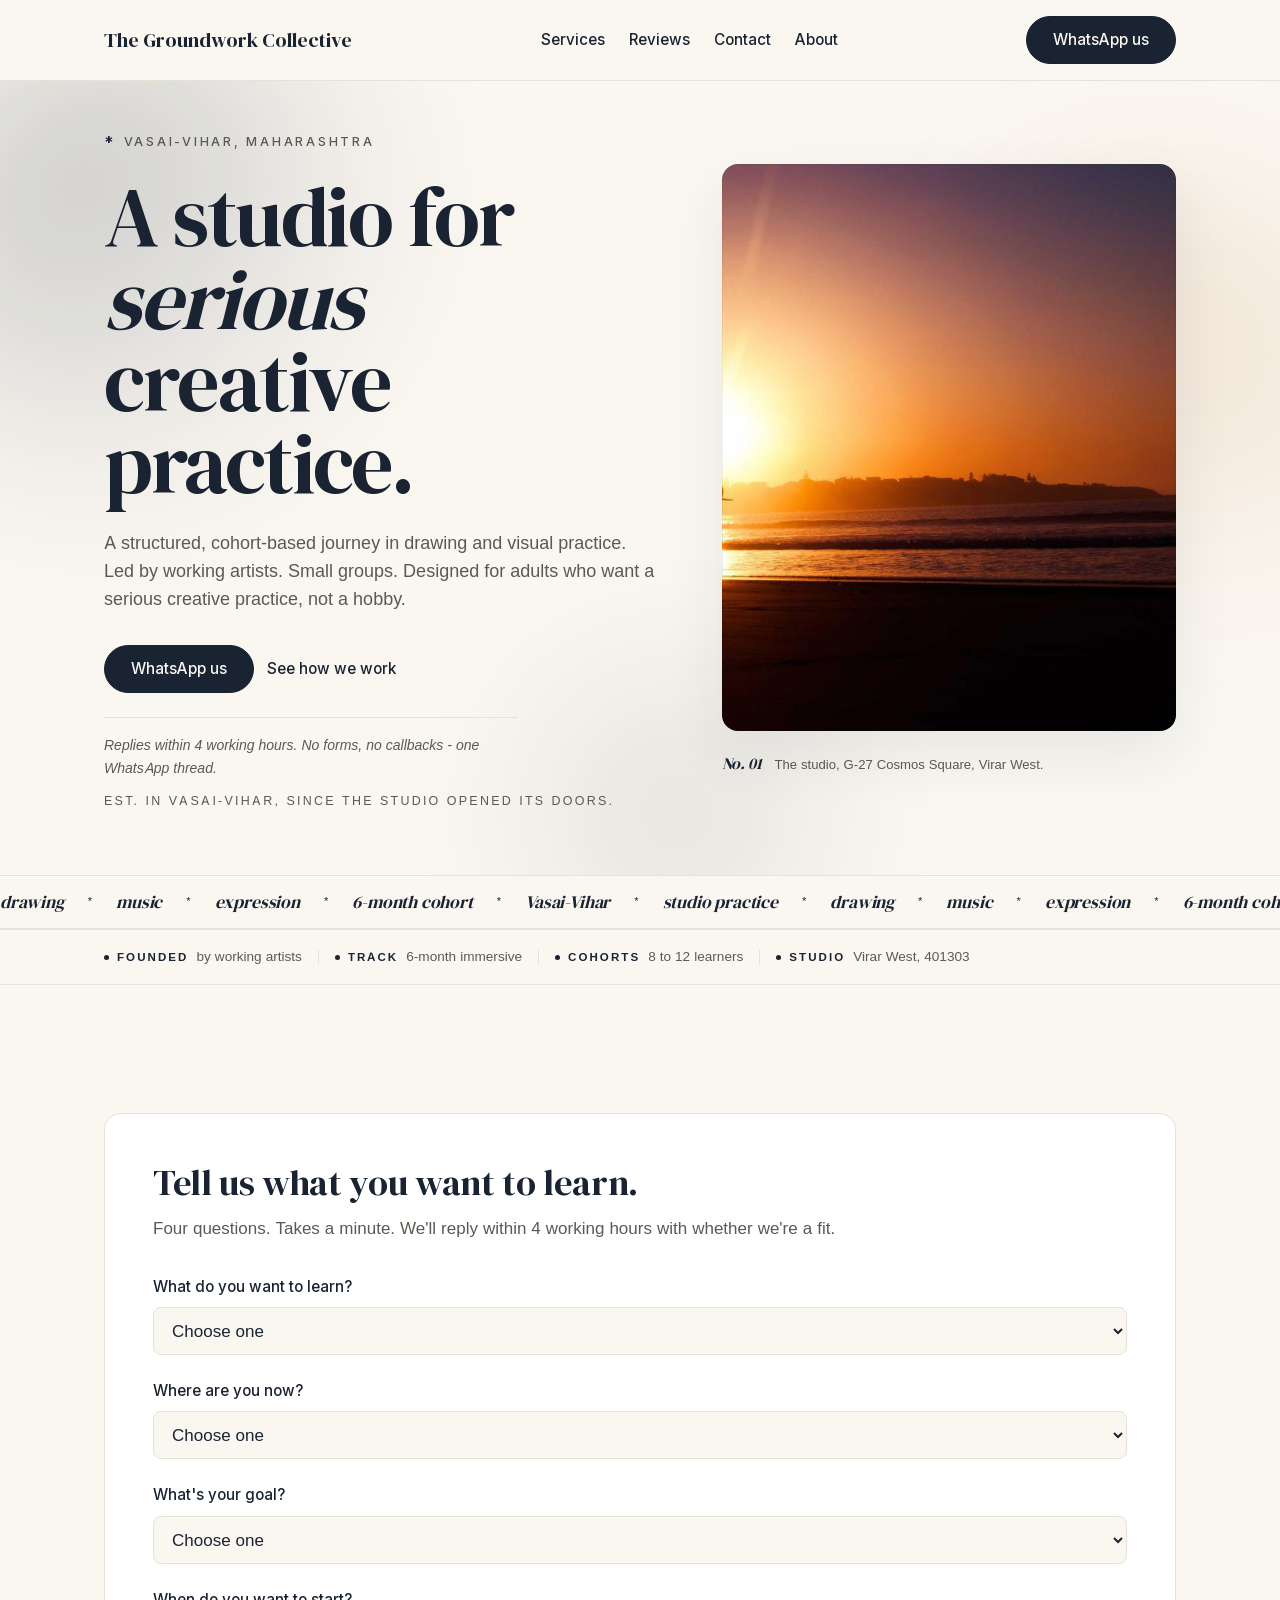
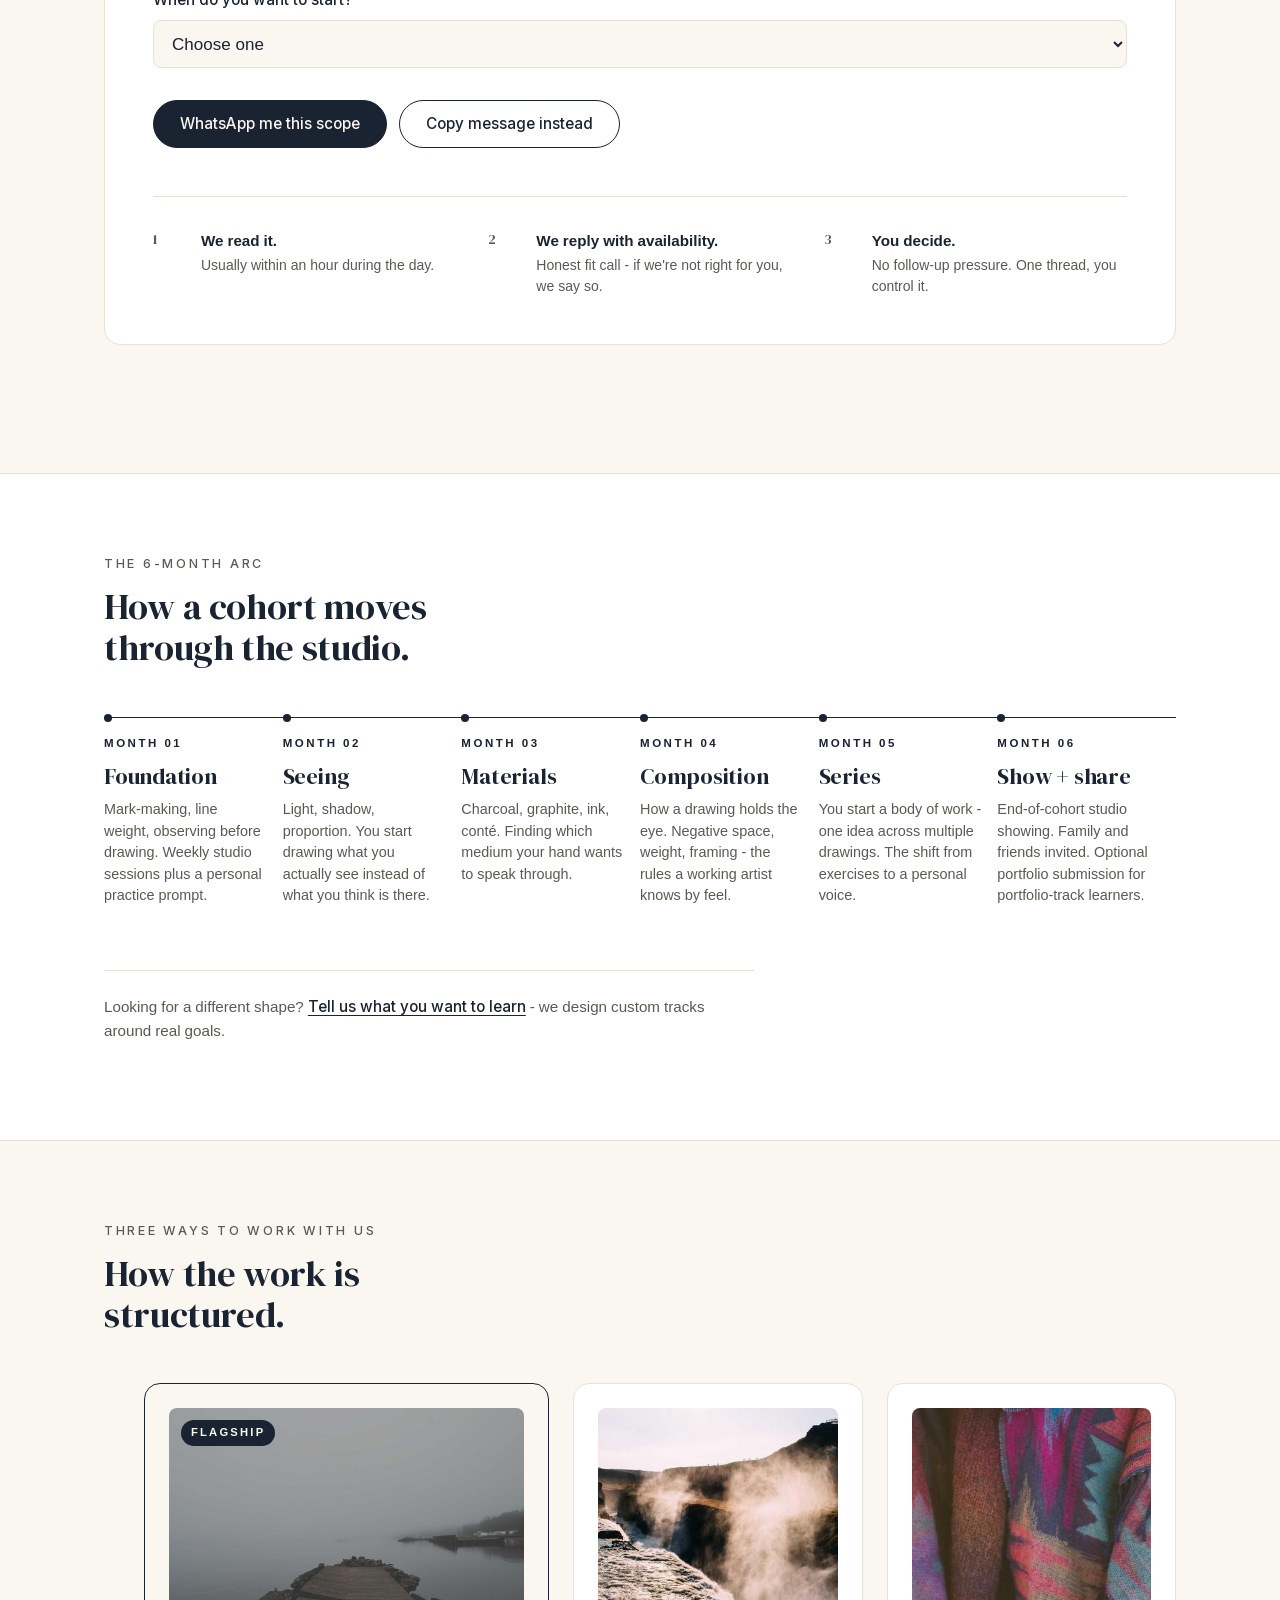
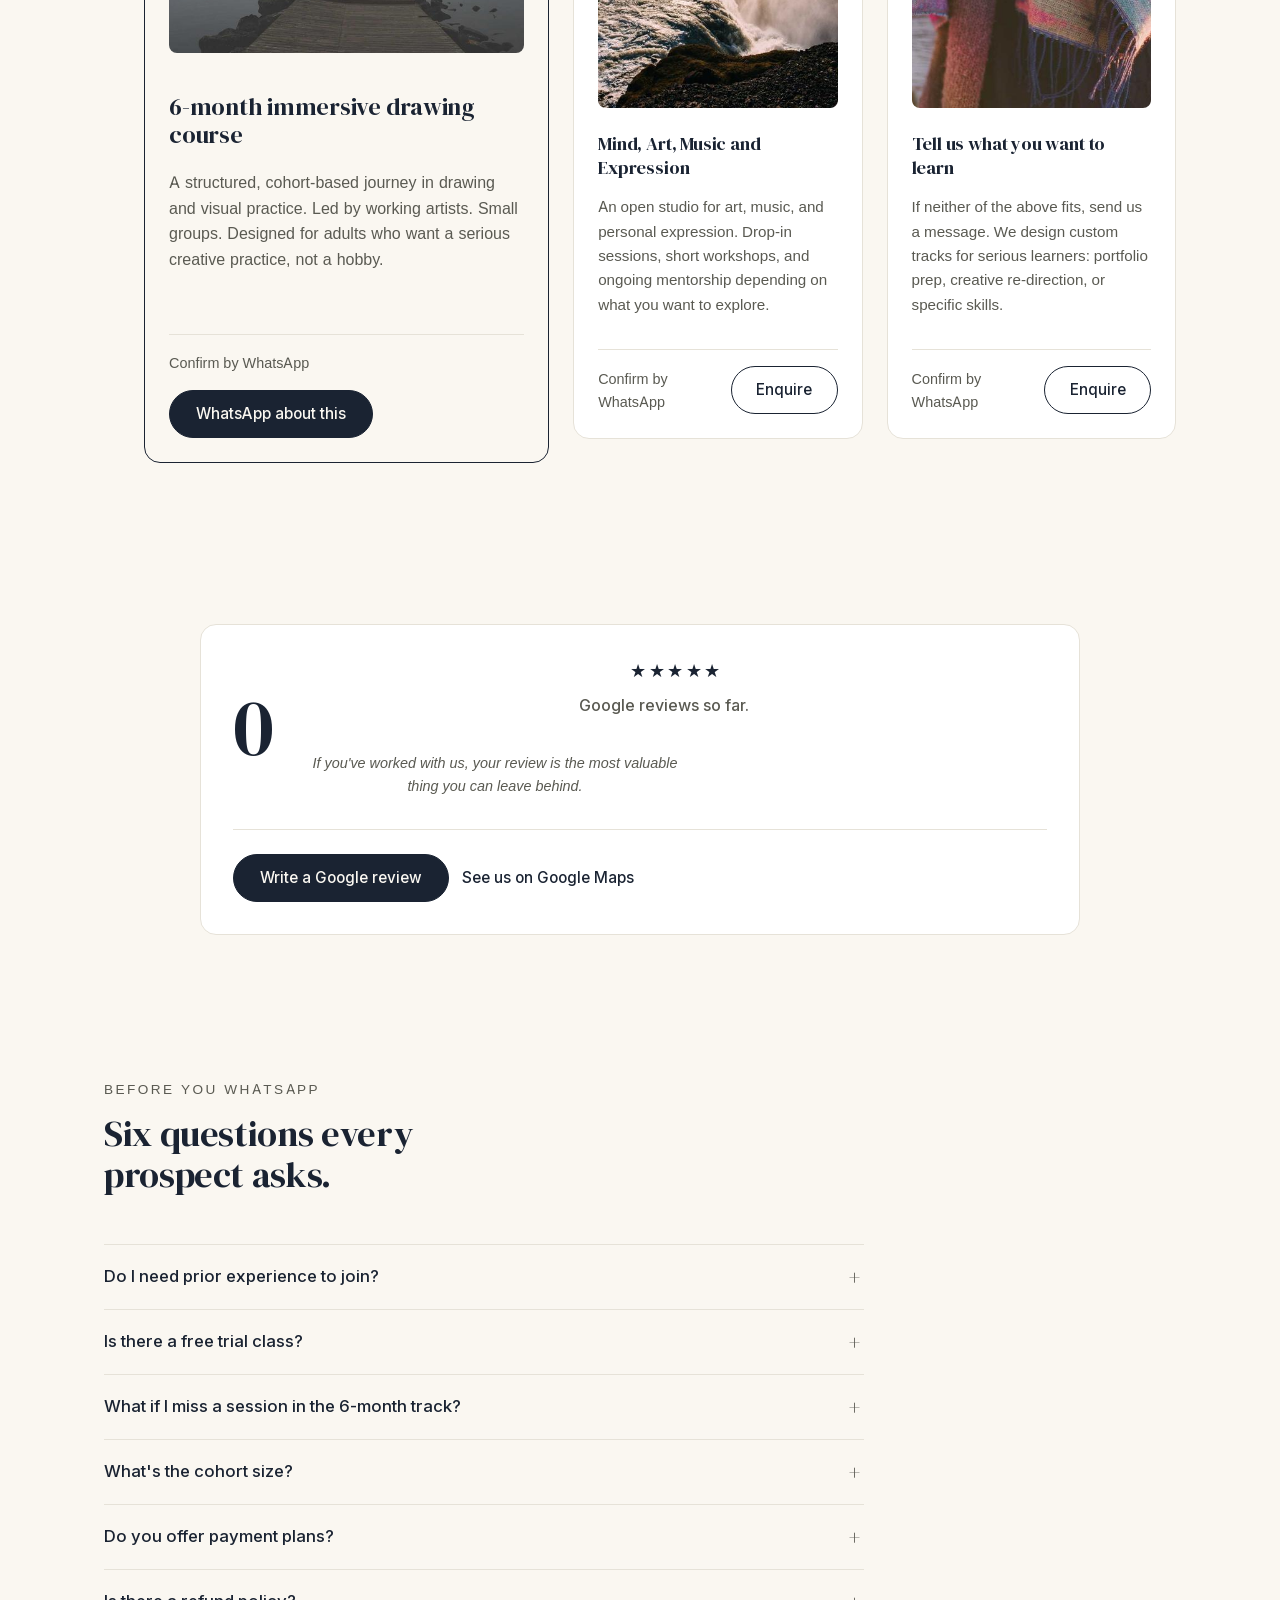
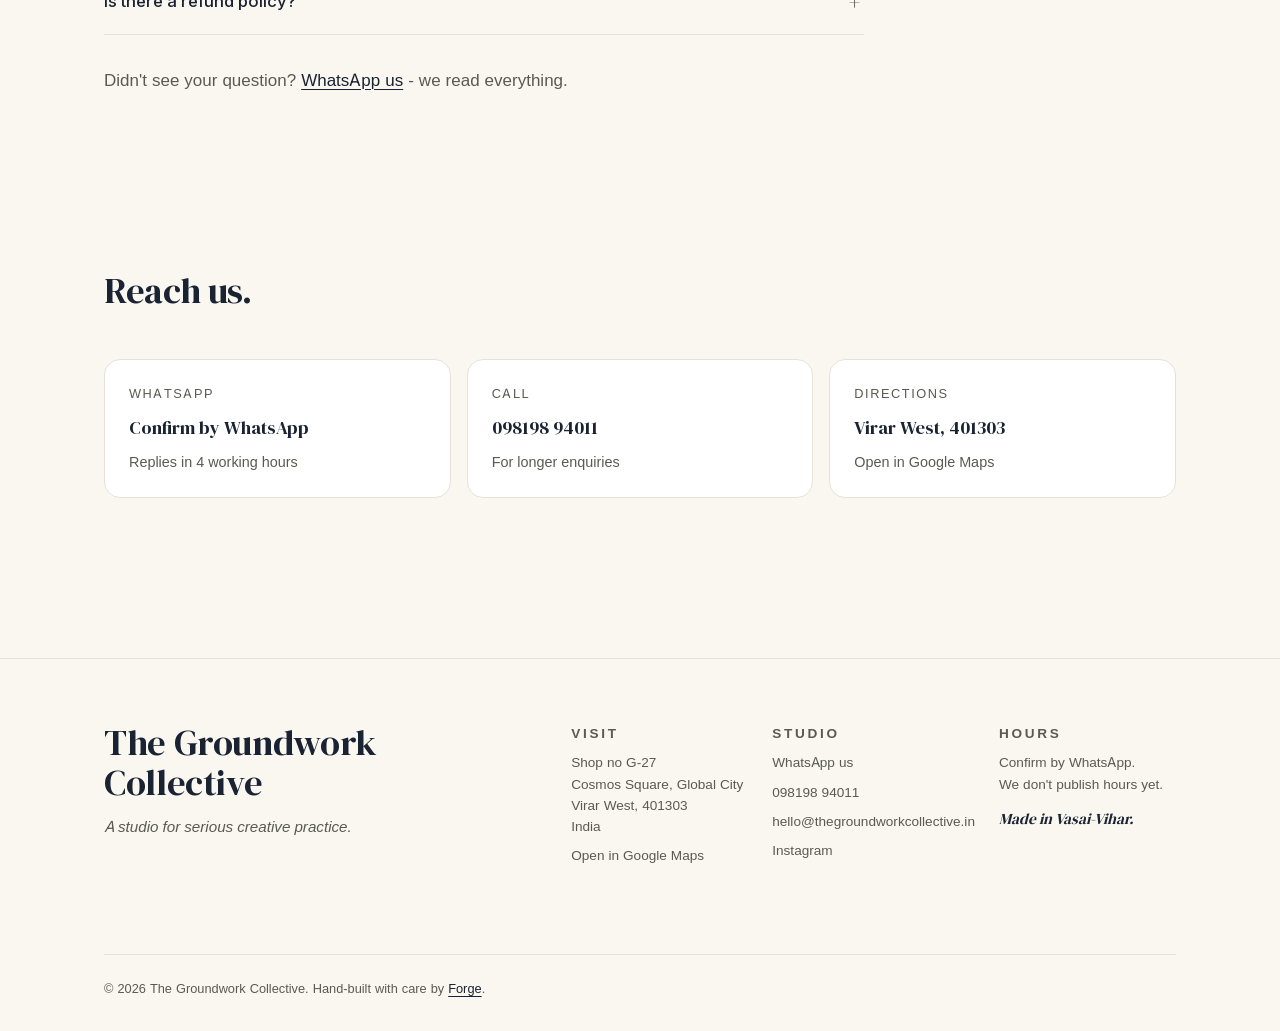
==== commit 6348b4ad: "craft: cohort timeline, featured services grid, repositioned reviews Three additions that close the " ====
--- a/index.html
+++ b/index.html
@@ -180,17 +180,65 @@
     </div>
   </section>
 
-  <section class="section" aria-labelledby="services-heading">
-    <div class="container">
+  <section class="section cohort-section" aria-labelledby="cohort-heading">
+    <div class="container">
+      <p class="cohort-eyebrow">The 6-month arc</p>
+      <h2 id="cohort-heading" class="section-heading">How a cohort moves through the studio.</h2>
+      <ol class="cohort-timeline">
+        <li class="cohort-step">
+          <span class="cohort-step__month">Month 01</span>
+          <h3 class="cohort-step__title">Foundation</h3>
+          <p class="cohort-step__desc">Mark-making, line weight, observing before drawing. Weekly studio sessions plus a personal practice prompt.</p>
+        </li>
+        <li class="cohort-step">
+          <span class="cohort-step__month">Month 02</span>
+          <h3 class="cohort-step__title">Seeing</h3>
+          <p class="cohort-step__desc">Light, shadow, proportion. You start drawing what you actually see instead of what you think is there.</p>
+        </li>
+        <li class="cohort-step">
+          <span class="cohort-step__month">Month 03</span>
+          <h3 class="cohort-step__title">Materials</h3>
+          <p class="cohort-step__desc">Charcoal, graphite, ink, conté. Finding which medium your hand wants to speak through.</p>
+        </li>
+        <li class="cohort-step">
+          <span class="cohort-step__month">Month 04</span>
+          <h3 class="cohort-step__title">Composition</h3>
+          <p class="cohort-step__desc">How a drawing holds the eye. Negative space, weight, framing - the rules a working artist knows by feel.</p>
+        </li>
+        <li class="cohort-step">
+          <span class="cohort-step__month">Month 05</span>
+          <h3 class="cohort-step__title">Series</h3>
+          <p class="cohort-step__desc">You start a body of work - one idea across multiple drawings. The shift from exercises to a personal voice.</p>
+        </li>
+        <li class="cohort-step">
+          <span class="cohort-step__month">Month 06</span>
+          <h3 class="cohort-step__title">Show + share</h3>
+          <p class="cohort-step__desc">End-of-cohort studio showing. Family and friends invited. Optional portfolio submission for portfolio-track learners.</p>
+        </li>
+      </ol>
+      <p class="cohort-foot">
+        Looking for a different shape? <a href="https://wa.me/919819894011?text=Hi%20-%20I%20want%20to%20discuss%20a%20custom%20learning%20track.">Tell us what you want to learn</a> - we design custom tracks around real goals.
+      </p>
+    </div>
+  </section>
+
+  <section class="section services-featured" aria-labelledby="services-heading">
+    <div class="container">
+      <p class="services-eyebrow">Three ways to work with us</p>
       <h2 id="services-heading" class="section-heading">How the work is structured.</h2>
-      <ul class="services__grid">
-        <li class="service-card">
-          <img class="service-card__photo" src="/assets/photos/drawing-course.jpg" alt="" loading="lazy" onerror="this.onerror=null;this.src='/assets/monogram.svg';">
-          <h3 class="service-card__title">6-month immersive drawing course</h3>
-          <p class="service-card__desc">A structured, cohort-based journey in drawing and visual practice. Led by working artists. Small groups. Designed for adults who want a serious creative practice, not a hobby.</p>
-          <div class="service-card__meta">
-            <span class="service-card__price">Confirm by WhatsApp</span>
-            <a class="btn btn--ghost" href="https://wa.me/919819894011?text=Hi%20-%20I%27d%20like%20to%20know%20more%20about%20the%206-month%20drawing%20course.">Enquire</a>
+      <ul class="services__grid services__grid--featured">
+        <li class="service-card service-card--featured">
+          <div class="service-card__media">
+            <img class="service-card__photo" src="/assets/photos/drawing-course.jpg" alt="" loading="lazy" onerror="this.onerror=null;this.src='/assets/monogram.svg';">
+            <span class="service-card__flag">Flagship</span>
+          </div>
+          <div class="service-card__body">
+            <h3 class="service-card__title">6-month immersive drawing course</h3>
+            <p class="service-card__desc">A structured, cohort-based journey in drawing and visual practice. Led by working artists. Small groups. Designed for adults who want a serious creative practice, not a hobby.</p>
+            <div class="service-card__meta">
+              <span class="service-card__price">Confirm by WhatsApp</span>
+              <a class="btn btn--primary btn--fill" href="https://wa.me/919819894011?text=Hi%20-%20I%27d%20like%20to%20know%20more%20about%20the%206-month%20drawing%20course.">WhatsApp about this</a>
+            </div>
           </div>
         </li>
         <li class="service-card">
@@ -215,13 +263,21 @@
     </div>
   </section>
 
-  <section class="section" aria-labelledby="reviews-block-heading">
-    <div class="container">
-      <h2 id="reviews-block-heading" class="section-heading">Reviews.</h2>
-      <div class="reviews-block">
-        <p class="reviews-block__count">0</p>
-        <p class="reviews-block__label">Google reviews so far. Be the first to write one.</p>
-        <a class="btn btn--primary" href="https://search.google.com/local/writereview?placeid=ChIJH0U0TzKt5zsRmZBYnqeVxLs" target="_blank" rel="noopener">Write a Google review</a>
+  <section class="section reviews-section" aria-labelledby="reviews-block-heading">
+    <div class="container">
+      <div class="reviews-block reviews-block--positioned">
+        <div class="reviews-block__top">
+          <p class="reviews-block__count">0</p>
+          <div class="reviews-block__meta">
+            <p class="reviews-block__stars" aria-hidden="true">&#9733;&#9733;&#9733;&#9733;&#9733;</p>
+            <p class="reviews-block__label">Google reviews so far.</p>
+            <p class="reviews-block__why">If you've worked with us, your review is the most valuable thing you can leave behind.</p>
+          </div>
+        </div>
+        <div class="reviews-block__cta">
+          <a class="btn btn--primary btn--fill" href="https://search.google.com/local/writereview?placeid=ChIJH0U0TzKt5zsRmZBYnqeVxLs" target="_blank" rel="noopener">Write a Google review</a>
+          <a class="btn btn--ghost btn--underline" href="https://share.google/SuRhQ9UotYi0npRXc" target="_blank" rel="noopener">See us on Google Maps</a>
+        </div>
       </div>
     </div>
   </section>
--- a/assets/styles.css
+++ b/assets/styles.css
@@ -633,6 +633,208 @@
   border-radius: var(--radius-sm);
   background: var(--hairline);
   margin-bottom: var(--space-2);
+}
+
+/* Featured services grid: 1 large + 2 small */
+.services-eyebrow {
+  font-size: 0.78rem;
+  text-transform: uppercase;
+  letter-spacing: 0.22em;
+  color: var(--muted);
+  margin-bottom: var(--space-3);
+  font-weight: 500;
+}
+.services__grid--featured {
+  display: grid;
+  gap: var(--space-6);
+  grid-template-columns: 1fr;
+}
+@media (min-width: 768px) {
+  .services__grid--featured {
+    grid-template-columns: 1.4fr 1fr 1fr;
+    grid-template-rows: auto auto;
+  }
+  .service-card--featured { grid-column: 1; grid-row: 1 / span 2; }
+  .service-card--featured .service-card__photo { aspect-ratio: 16 / 11; }
+}
+.service-card--featured {
+  background: var(--bg);
+  border: 1px solid var(--accent);
+}
+.service-card--featured .service-card__title {
+  font-family: "DM Serif Display", Georgia, serif;
+  font-size: 1.5rem;
+  line-height: 1.2;
+  margin-bottom: var(--space-2);
+}
+.service-card--featured .service-card__desc { font-size: 1rem; }
+.service-card__media {
+  position: relative;
+}
+.service-card__flag {
+  position: absolute;
+  top: var(--space-3);
+  left: var(--space-3);
+  background: var(--accent);
+  color: var(--bg);
+  font-size: 0.7rem;
+  text-transform: uppercase;
+  letter-spacing: 0.2em;
+  font-weight: 600;
+  padding: 4px 10px;
+  border-radius: var(--radius-pill);
+  z-index: 1;
+}
+.service-card__body {
+  display: flex;
+  flex-direction: column;
+  gap: var(--space-3);
+  flex: 1;
+}
+.service-card--featured .service-card__body { padding: var(--space-4) 0 0 0; }
+.service-card--featured .service-card__meta {
+  margin-top: auto;
+  flex-direction: column;
+  align-items: flex-start;
+  gap: var(--space-4);
+}
+
+/* Cohort timeline - 6 month arc */
+.cohort-section { background: var(--surface); border-top: 1px solid var(--hairline); border-bottom: 1px solid var(--hairline); }
+.cohort-eyebrow {
+  font-size: 0.78rem;
+  text-transform: uppercase;
+  letter-spacing: 0.22em;
+  color: var(--muted);
+  margin-bottom: var(--space-3);
+  font-weight: 500;
+}
+.cohort-timeline {
+  list-style: none;
+  padding: 0;
+  margin: var(--space-8) 0 0 0;
+  display: grid;
+  gap: var(--space-6);
+  grid-template-columns: 1fr;
+  position: relative;
+}
+@media (min-width: 768px) {
+  .cohort-timeline {
+    grid-template-columns: repeat(3, 1fr);
+    gap: 0;
+  }
+}
+@media (min-width: 1100px) {
+  .cohort-timeline { grid-template-columns: repeat(6, 1fr); }
+}
+.cohort-step {
+  position: relative;
+  padding: var(--space-4) var(--space-4) var(--space-4) 0;
+  border-top: 1px solid var(--hairline);
+}
+@media (min-width: 768px) {
+  .cohort-step {
+    padding: var(--space-4) var(--space-4) var(--space-4) 0;
+    border-top: 1px solid var(--accent);
+  }
+  .cohort-step::after {
+    content: "";
+    position: absolute;
+    top: -4px;
+    left: 0;
+    width: 8px;
+    height: 8px;
+    border-radius: 50%;
+    background: var(--accent);
+  }
+}
+.cohort-step__month {
+  display: block;
+  font-size: 0.72rem;
+  text-transform: uppercase;
+  letter-spacing: 0.22em;
+  color: var(--accent);
+  font-weight: 600;
+  margin-bottom: var(--space-3);
+}
+.cohort-step__title {
+  font-family: "DM Serif Display", Georgia, serif;
+  font-size: 1.4rem;
+  line-height: 1.15;
+  margin: 0 0 var(--space-2) 0;
+  color: var(--text);
+}
+.cohort-step__desc {
+  font-size: 0.9rem;
+  color: var(--muted);
+  line-height: 1.5;
+  margin: 0;
+}
+.cohort-foot {
+  margin-top: var(--space-12);
+  padding-top: var(--space-6);
+  border-top: 1px solid var(--hairline);
+  color: var(--muted);
+  font-size: 0.95rem;
+}
+.cohort-foot a { color: var(--accent); font-weight: 500; }
+
+/* Reviews block - repositioned as opportunity, not confession */
+.reviews-section { padding-top: var(--space-16); padding-bottom: var(--space-16); }
+.reviews-block--positioned {
+  background: var(--bg);
+  border: 1px solid var(--hairline);
+  border-radius: var(--radius-md);
+  padding: var(--space-12) var(--space-8);
+  display: flex;
+  flex-direction: column;
+  gap: var(--space-8);
+  max-width: 880px;
+  margin: 0 auto;
+}
+.reviews-block__top {
+  display: grid;
+  grid-template-columns: auto 1fr;
+  gap: var(--space-8);
+  align-items: center;
+}
+@media (max-width: 600px) {
+  .reviews-block__top { grid-template-columns: 1fr; gap: var(--space-4); text-align: left; }
+  .reviews-block--positioned { padding: var(--space-8) var(--space-6); }
+}
+.reviews-block--positioned .reviews-block__count {
+  font-family: "DM Serif Display", Georgia, serif;
+  font-size: 5rem;
+  line-height: 0.9;
+  margin: 0;
+  color: var(--text);
+}
+.reviews-block__meta { display: flex; flex-direction: column; gap: var(--space-2); }
+.reviews-block__stars {
+  color: var(--accent);
+  font-size: 1.1rem;
+  letter-spacing: 0.15em;
+  margin: 0;
+}
+.reviews-block__label {
+  font-size: 1rem;
+  color: var(--text);
+  margin: 0;
+  font-weight: 500;
+}
+.reviews-block__why {
+  font-size: 0.9rem;
+  color: var(--muted);
+  margin: 0;
+  font-style: italic;
+  max-width: 42ch;
+}
+.reviews-block__cta {
+  display: flex;
+  gap: var(--space-3);
+  flex-wrap: wrap;
+  border-top: 1px solid var(--hairline);
+  padding-top: var(--space-6);
 }
 
 /* Reviews */
